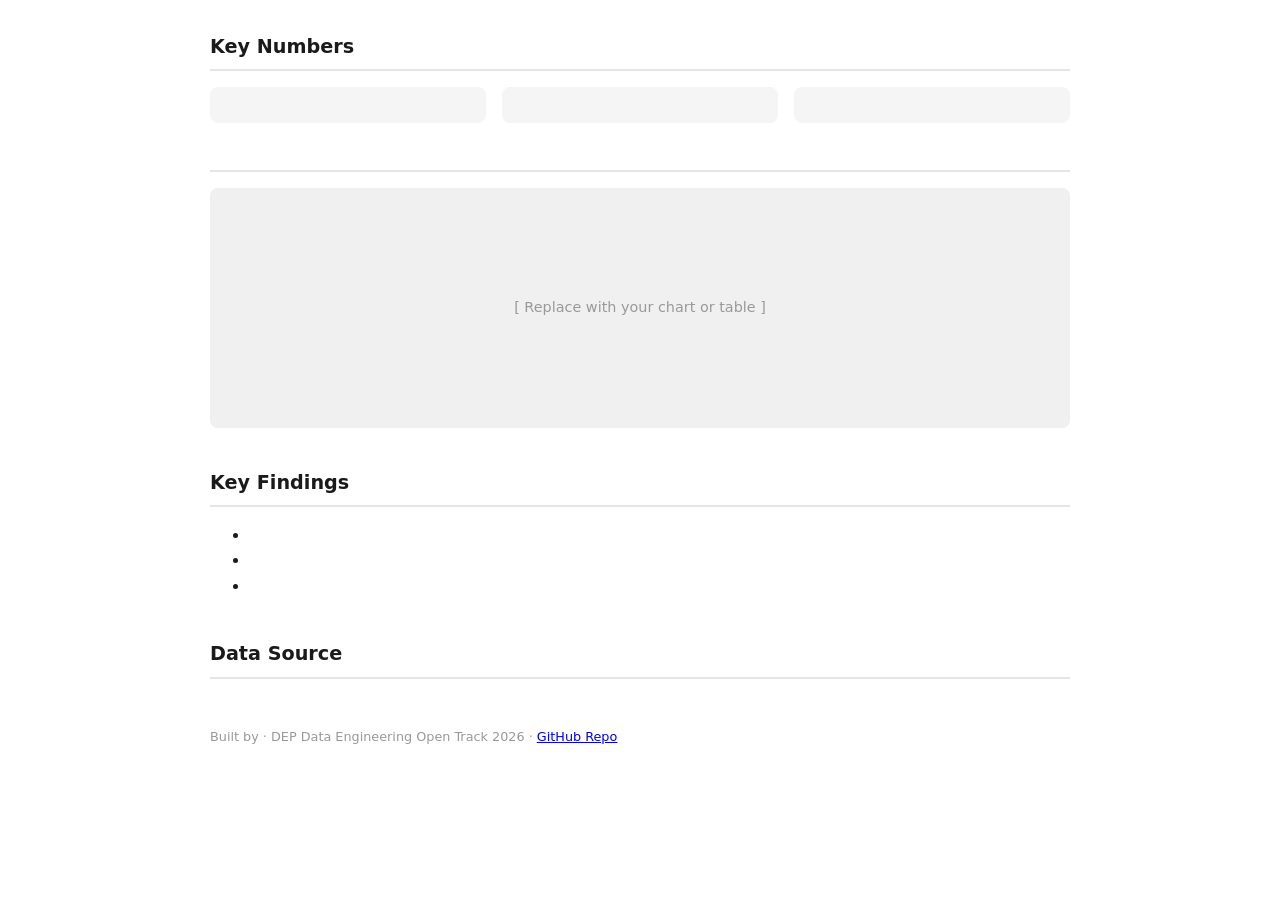
==== dashboard/index.html @ 268f7ba6 "chore: initialize project using DEP starter-kit structure" ====
<!DOCTYPE html>
<html lang="en">
<head>
  <meta charset="UTF-8" />
  <meta name="viewport" content="width=device-width, initial-scale=1.0" />
  <title>My DEP Project</title>
  <style>
    body {
      font-family: system-ui, sans-serif;
      max-width: 860px;
      margin: 2rem auto;
      padding: 0 1.5rem;
      color: #1a1a1a;
      line-height: 1.6;
    }
    h1 { font-size: 2rem; margin-bottom: 0.25rem; }
    .subtitle { color: #555; margin-bottom: 2rem; }
    section { margin-bottom: 2.5rem; }
    h2 { font-size: 1.2rem; border-bottom: 2px solid #e5e5e5; padding-bottom: 0.4rem; }
    .kpi-grid {
      display: grid;
      grid-template-columns: repeat(auto-fit, minmax(160px, 1fr));
      gap: 1rem;
      margin-top: 1rem;
    }
    .kpi-card {
      background: #f5f5f5;
      border-radius: 8px;
      padding: 1rem;
      text-align: center;
    }
    .kpi-value { font-size: 1.8rem; font-weight: 700; }
    .kpi-label { font-size: 0.85rem; color: #666; margin-top: 0.25rem; }
    .chart-placeholder {
      background: #f0f0f0;
      border-radius: 8px;
      height: 240px;
      display: flex;
      align-items: center;
      justify-content: center;
      color: #999;
      font-size: 0.9rem;
      margin-top: 1rem;
    }
    footer { font-size: 0.8rem; color: #999; margin-top: 3rem; }
  </style>
</head>
<body>

  <h1><!-- Replace: Your Project Title --></h1>
  <p class="subtitle"><!-- Replace: One-sentence description of what this project measures or predicts --></p>

  <section>
    <h2>Key Numbers</h2>
    <div class="kpi-grid">
      <div class="kpi-card">
        <div class="kpi-value"><!-- value --></div>
        <div class="kpi-label"><!-- KPI 1 label --></div>
      </div>
      <div class="kpi-card">
        <div class="kpi-value"><!-- value --></div>
        <div class="kpi-label"><!-- KPI 2 label --></div>
      </div>
      <div class="kpi-card">
        <div class="kpi-value"><!-- value --></div>
        <div class="kpi-label"><!-- KPI 3 label --></div>
      </div>
    </div>
  </section>

  <section>
    <h2><!-- Replace: Chart or Analysis Title --></h2>
    <!--
      Replace this placeholder with an actual chart.
      Options:
        - <img> tag pointing to a saved chart in output/figures/
        - Inline Chart.js or Plotly script
        - A table of results
    -->
    <div class="chart-placeholder">[ Replace with your chart or table ]</div>
  </section>

  <section>
    <h2>Key Findings</h2>
    <ul>
      <li><!-- Finding 1 --></li>
      <li><!-- Finding 2 --></li>
      <li><!-- Finding 3 --></li>
    </ul>
  </section>

  <section>
    <h2>Data Source</h2>
    <p><!-- Describe your data source: name, URL, date range, format --></p>
  </section>

  <footer>
    Built by <!-- Your Name --> &middot; DEP Data Engineering Open Track 2026 &middot;
    <a href="https://github.com/<!-- your-username/your-repo -->">GitHub Repo</a>
  </footer>

</body>
</html>
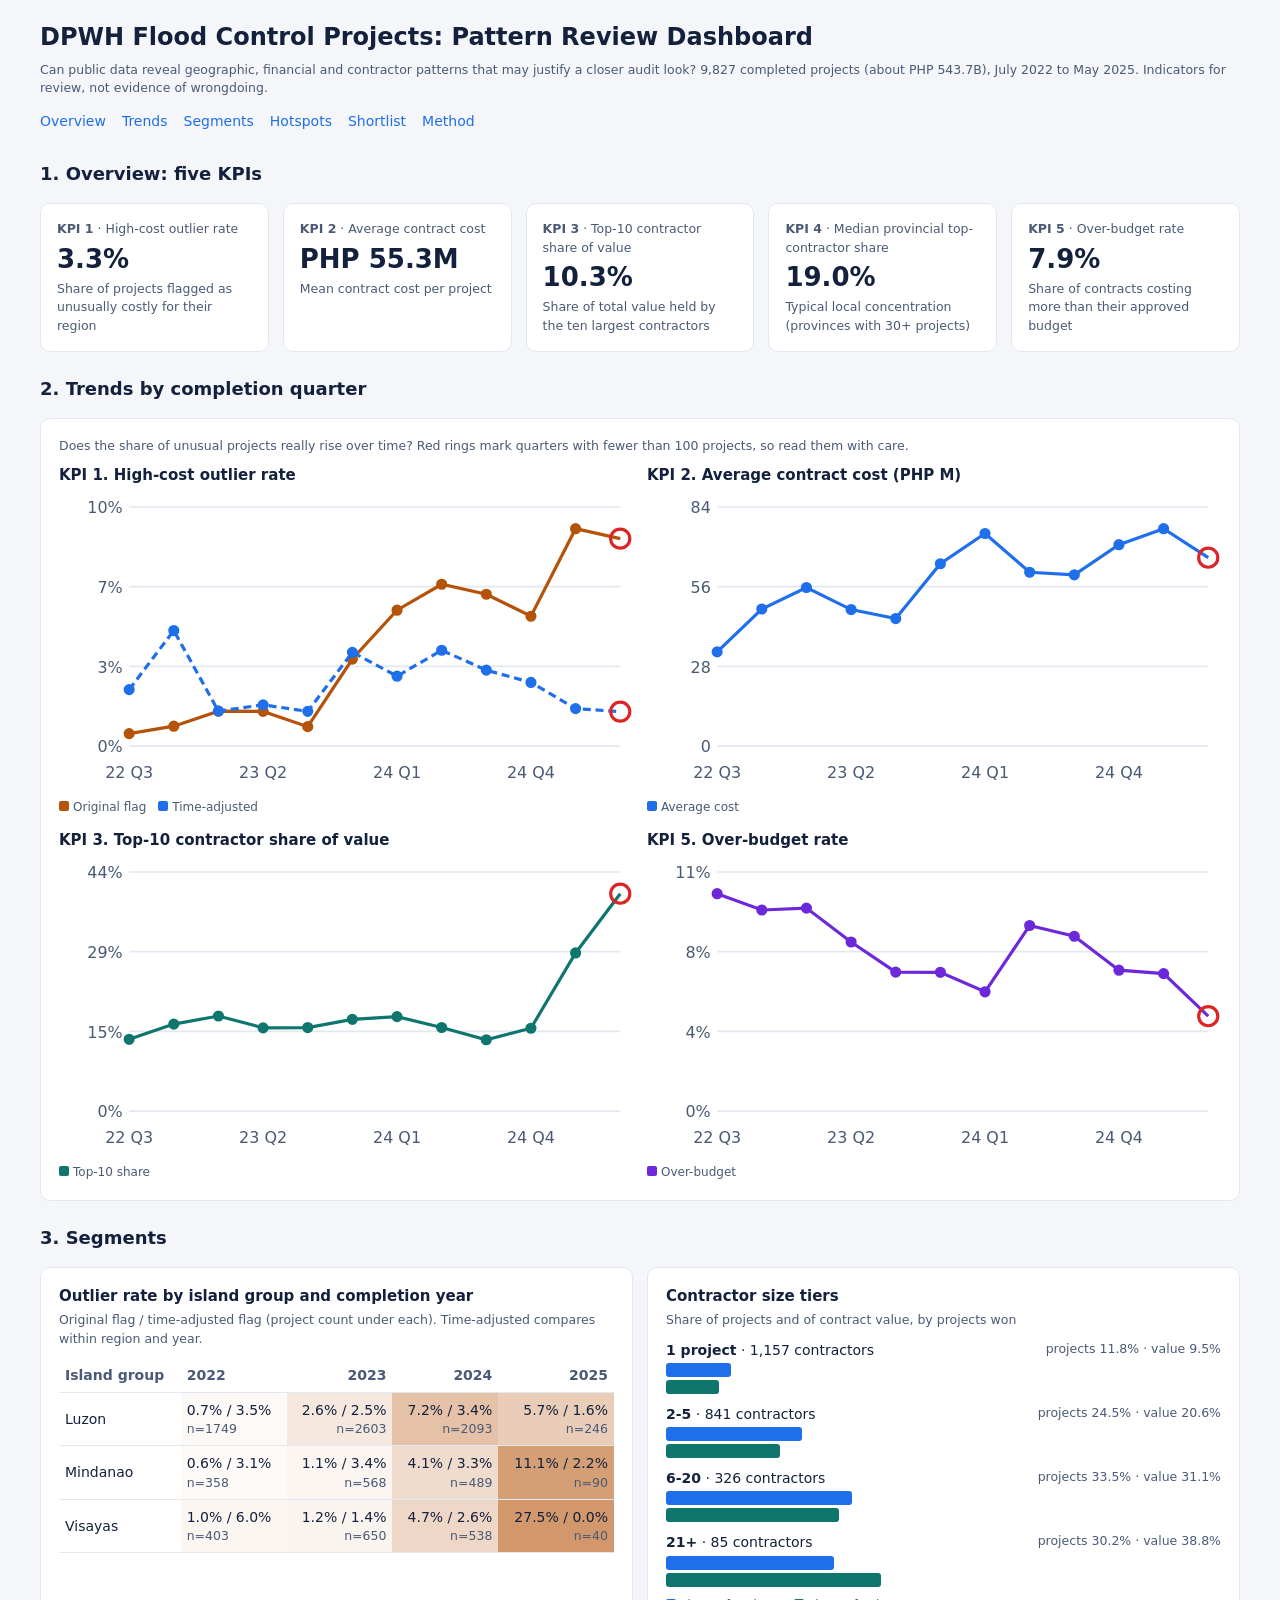
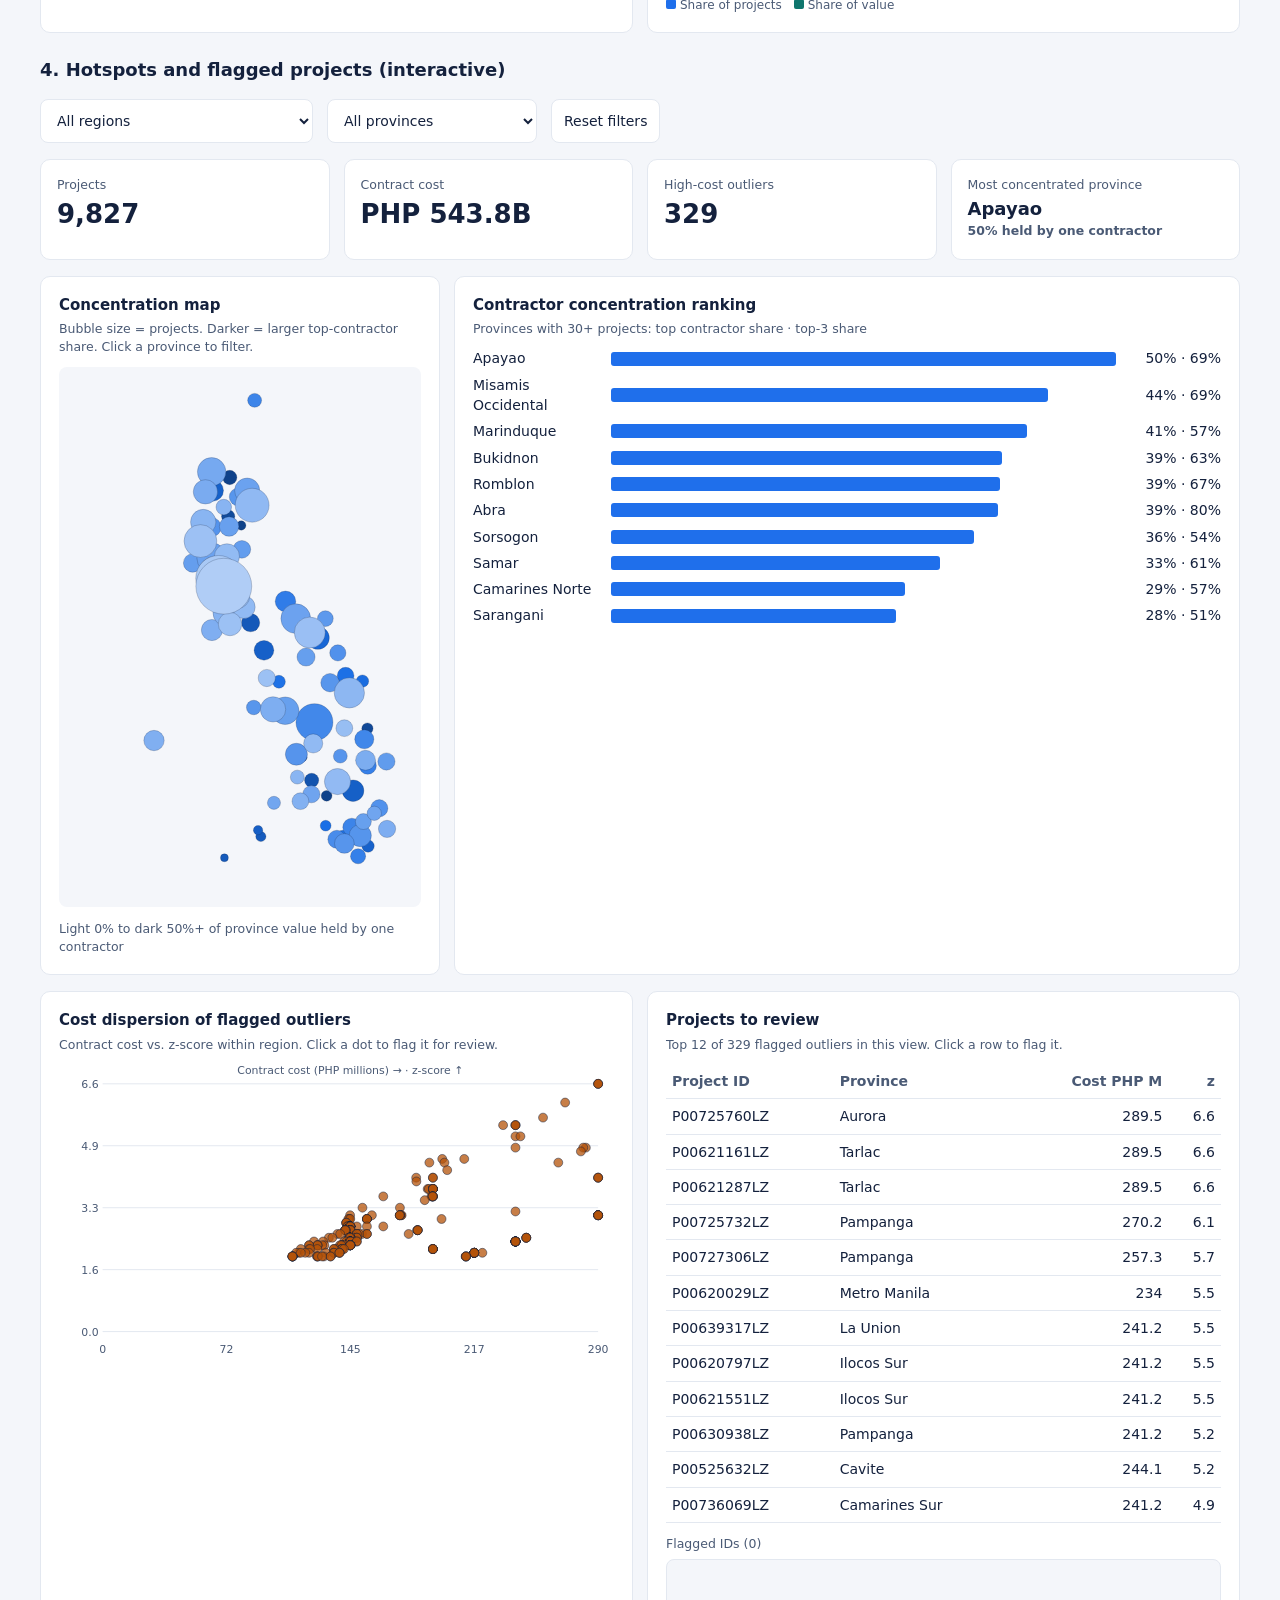
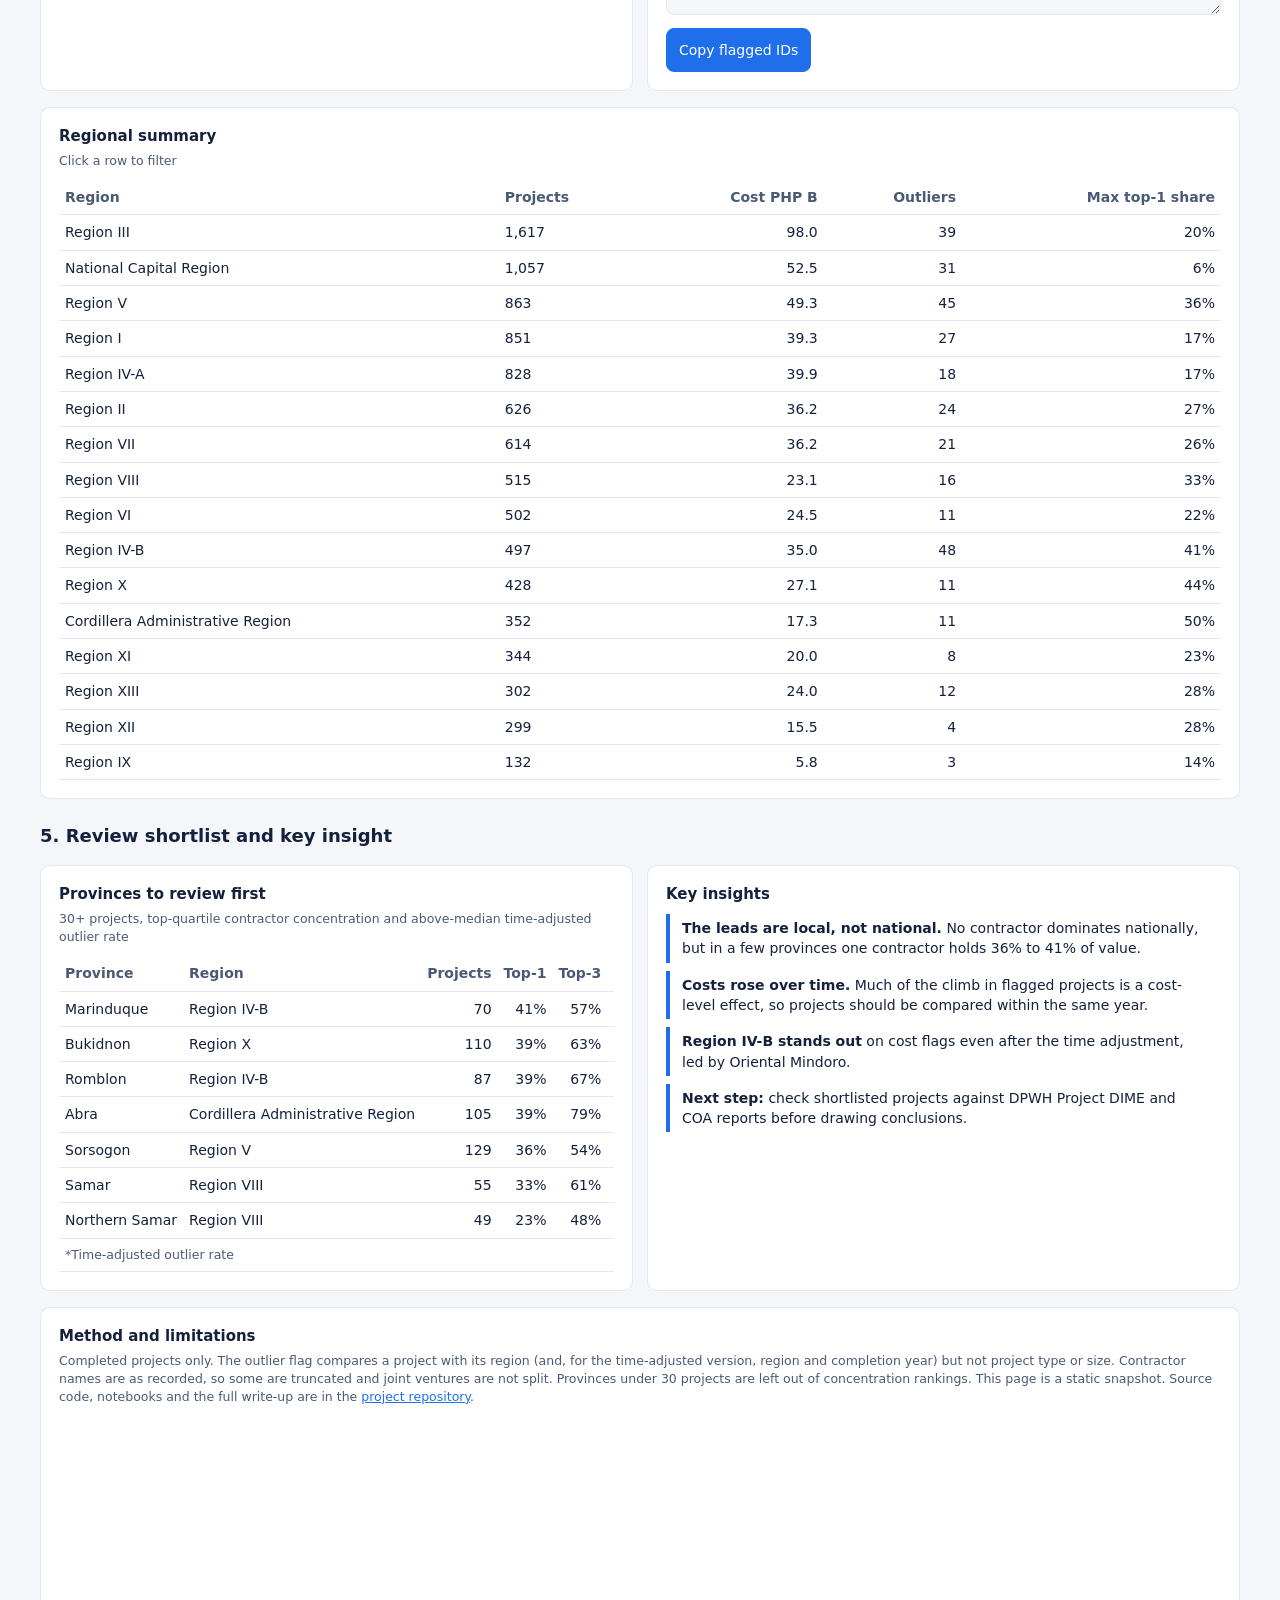
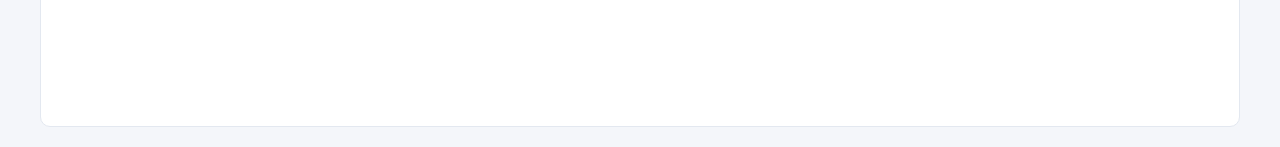
==== commit 8f1ca5c5: "Doing M6, by Claude polishing the deployment - dashboard or report artifact - live project - polishe" ====
--- a/dashboard/index.html
+++ b/dashboard/index.html
@@ -1,103 +1,83 @@
-<!DOCTYPE html>
-<html lang="en">
-<head>
-  <meta charset="UTF-8" />
-  <meta name="viewport" content="width=device-width, initial-scale=1.0" />
-  <title>My DEP Project</title>
-  <style>
-    body {
-      font-family: system-ui, sans-serif;
-      max-width: 860px;
-      margin: 2rem auto;
-      padding: 0 1.5rem;
-      color: #1a1a1a;
-      line-height: 1.6;
-    }
-    h1 { font-size: 2rem; margin-bottom: 0.25rem; }
-    .subtitle { color: #555; margin-bottom: 2rem; }
-    section { margin-bottom: 2.5rem; }
-    h2 { font-size: 1.2rem; border-bottom: 2px solid #e5e5e5; padding-bottom: 0.4rem; }
-    .kpi-grid {
-      display: grid;
-      grid-template-columns: repeat(auto-fit, minmax(160px, 1fr));
-      gap: 1rem;
-      margin-top: 1rem;
-    }
-    .kpi-card {
-      background: #f5f5f5;
-      border-radius: 8px;
-      padding: 1rem;
-      text-align: center;
-    }
-    .kpi-value { font-size: 1.8rem; font-weight: 700; }
-    .kpi-label { font-size: 0.85rem; color: #666; margin-top: 0.25rem; }
-    .chart-placeholder {
-      background: #f0f0f0;
-      border-radius: 8px;
-      height: 240px;
-      display: flex;
-      align-items: center;
-      justify-content: center;
-      color: #999;
-      font-size: 0.9rem;
-      margin-top: 1rem;
-    }
-    footer { font-size: 0.8rem; color: #999; margin-top: 3rem; }
-  </style>
-</head>
-<body>
-
-  <h1><!-- Replace: Your Project Title --></h1>
-  <p class="subtitle"><!-- Replace: One-sentence description of what this project measures or predicts --></p>
-
-  <section>
-    <h2>Key Numbers</h2>
-    <div class="kpi-grid">
-      <div class="kpi-card">
-        <div class="kpi-value"><!-- value --></div>
-        <div class="kpi-label"><!-- KPI 1 label --></div>
-      </div>
-      <div class="kpi-card">
-        <div class="kpi-value"><!-- value --></div>
-        <div class="kpi-label"><!-- KPI 2 label --></div>
-      </div>
-      <div class="kpi-card">
-        <div class="kpi-value"><!-- value --></div>
-        <div class="kpi-label"><!-- KPI 3 label --></div>
-      </div>
-    </div>
-  </section>
-
-  <section>
-    <h2><!-- Replace: Chart or Analysis Title --></h2>
-    <!--
-      Replace this placeholder with an actual chart.
-      Options:
-        - <img> tag pointing to a saved chart in output/figures/
-        - Inline Chart.js or Plotly script
-        - A table of results
-    -->
-    <div class="chart-placeholder">[ Replace with your chart or table ]</div>
-  </section>
-
-  <section>
-    <h2>Key Findings</h2>
-    <ul>
-      <li><!-- Finding 1 --></li>
-      <li><!-- Finding 2 --></li>
-      <li><!-- Finding 3 --></li>
-    </ul>
-  </section>
-
-  <section>
-    <h2>Data Source</h2>
-    <p><!-- Describe your data source: name, URL, date range, format --></p>
-  </section>
-
-  <footer>
-    Built by <!-- Your Name --> &middot; DEP Data Engineering Open Track 2026 &middot;
-    <a href="https://github.com/<!-- your-username/your-repo -->">GitHub Repo</a>
-  </footer>
-
-</body>
-</html>
+<!doctype html><html lang="en"><head><meta charset="utf-8"><meta name="viewport" content="width=device-width, initial-scale=1">
+<title>DPWH Flood Control Projects: Pattern Review Dashboard</title>
+<meta name="description" content="Public-data dashboard of contractor concentration and cost outliers in DPWH flood control projects, 2022-2025.">
+<style>
+:root{--bg:#F4F6FA;--card:#fff;--ink:#14213D;--mut:#4A5A75;--line:#E3E8F0;--acc:#1F6FEB;--warn:#B45309;--ok:#0F766E;--flag:#C026D3}
+@media (prefers-color-scheme:dark){:root:not([data-theme="light"]){--bg:#0F1623;--card:#1A2434;--ink:#E8EDF6;--mut:#9AABC6;--line:#2B3850;--acc:#6FA3F5;--warn:#F5A94E;--ok:#34D3BD;--flag:#E879F9;color-scheme:dark}}
+*{box-sizing:border-box}body{margin:0;background:var(--bg);color:var(--ink);font:14px/1.45 system-ui,-apple-system,"Segoe UI",sans-serif}
+.w{max-width:1240px;margin:0 auto;padding:20px;display:flex;flex-direction:column;gap:16px}
+.r{display:flex;gap:14px;flex-wrap:wrap}.k,.p{background:var(--card);border:1px solid var(--line);border-radius:10px;padding:16px;flex:1 1 200px;min-width:0}.p{flex:1 1 420px;padding:18px}
+h1{margin:0;font-size:24px}h2{margin:8px 0 0;font-size:18px}h3{margin:0 0 4px;font-size:15px}.s{margin:0 0 10px;font-size:12.5px;color:var(--mut)}.v{font-size:26px;font-weight:700;margin:2px 0}
+nav{display:flex;flex-wrap:wrap;gap:6px 16px}nav a{color:var(--acc);text-decoration:none;padding:6px 0}a{color:var(--acc)}
+select,button{font:inherit;min-height:44px;padding:8px 12px;border-radius:8px;border:1px solid var(--line);background:var(--card);color:var(--ink)}button.a{background:var(--acc);border-color:var(--acc);color:#fff}
+table{width:100%;border-collapse:collapse}td,th{padding:7px 6px;border-bottom:1px solid var(--line);text-align:right;white-space:nowrap}th{color:var(--mut);font-weight:600}td:first-child,th:first-child,td:nth-child(2),th:nth-child(2){text-align:left}
+.sc{overflow-x:auto}tr[data-id],tr[data-g]{cursor:pointer}tr.f{background:color-mix(in srgb,var(--flag) 18%,transparent)}
+.b{display:flex;align-items:center;gap:8px;margin:6px 0}.b i{display:block;height:14px;border-radius:3px;background:var(--acc)}
+textarea{width:100%;min-height:56px;font:12px monospace;background:var(--bg);color:var(--ink);border:1px solid var(--line);border-radius:8px;padding:8px}
+.lg{font-size:12px;color:var(--mut);display:flex;gap:12px;flex-wrap:wrap}.lg b{display:inline-block;width:10px;height:10px;border-radius:2px;margin-right:4px}
+.ins{border-left:4px solid var(--acc);padding:4px 12px;margin:8px 0}
+</style></head><body><div class="w">
+<header><h1>DPWH Flood Control Projects: Pattern Review Dashboard</h1>
+<p class="s" style="margin:6px 0 8px">Can public data reveal geographic, financial and contractor patterns that may justify a closer audit look? 9,827 completed projects (about PHP 543.7B), July 2022 to May 2025. Indicators for review, not evidence of wrongdoing.</p>
+<nav><a href="#overview">Overview</a><a href="#trends">Trends</a><a href="#segments">Segments</a><a href="#hotspots">Hotspots</a><a href="#shortlist">Shortlist</a><a href="#method">Method</a></nav></header>
+<h2 id="overview">1. Overview: five KPIs</h2><div class="r" id="kp"></div>
+<h2 id="trends">2. Trends by completion quarter</h2>
+<div class="p"><p class="s">Does the share of unusual projects really rise over time? Red rings mark quarters with fewer than 100 projects, so read them with care.</p><div id="tr" style="display:grid;grid-template-columns:repeat(auto-fit,minmax(min(100%,480px),1fr));gap:14px"></div></div>
+<h2 id="segments">3. Segments</h2>
+<div class="r"><div class="p"><h3>Outlier rate by island group and completion year</h3><p class="s">Original flag / time-adjusted flag (project count under each). Time-adjusted compares within region and year.</p><div class="sc"><table id="sg"></table></div></div>
+<div class="p"><h3>Contractor size tiers</h3><p class="s">Share of projects and of contract value, by projects won</p><div id="tt"></div></div></div>
+<h2 id="hotspots">4. Hotspots and flagged projects (interactive)</h2>
+<div class="r" style="align-items:center"><select id="rg" aria-label="Region"></select><select id="pv" aria-label="Province"></select><button id="rs">Reset filters</button></div>
+<div class="r" id="kp2"></div>
+<div class="r"><div class="p" style="flex:0 1 400px"><h3>Concentration map</h3><p class="s">Bubble size = projects. Darker = larger top-contractor share. Click a province to filter.</p><svg id="mp" viewBox="0 0 330 520" role="img" aria-label="Province bubble map coloured by top contractor share" style="width:100%;max-height:540px;background:var(--bg);border-radius:8px"></svg><p class="s" style="margin:8px 0 0">Light 0% to dark 50%+ of province value held by one contractor</p></div>
+<div class="p"><h3>Contractor concentration ranking</h3><p class="s">Provinces with 30+ projects: top contractor share · top-3 share</p><div id="rk"></div></div></div>
+<div class="r"><div class="p"><h3>Cost dispersion of flagged outliers</h3><p class="s">Contract cost vs. z-score within region. Click a dot to flag it for review.</p><div class="sc"><svg id="sp" viewBox="0 0 560 300" role="img" aria-label="Scatter of flagged outlier cost against z-score" style="width:100%;min-width:460px"></svg></div></div>
+<div class="p"><h3>Projects to review</h3><p class="s" id="tn"></p><div class="sc"><table id="tb"></table></div><p class="s" style="margin:12px 0 6px">Flagged IDs (<span id="fc">0</span>)</p><textarea id="fl" readonly></textarea><div style="margin-top:8px"><button id="cp" class="a">Copy flagged IDs</button></div></div></div>
+<div class="p"><h3>Regional summary</h3><p class="s">Click a row to filter</p><div class="sc"><table id="rt"></table></div></div>
+<h2 id="shortlist">5. Review shortlist and key insight</h2>
+<div class="r"><div class="p"><h3>Provinces to review first</h3><p class="s">30+ projects, top-quartile contractor concentration and above-median time-adjusted outlier rate</p><div class="sc"><table id="sl"></table></div></div>
+<div class="p"><h3>Key insights</h3>
+<div class="ins"><b>The leads are local, not national.</b> No contractor dominates nationally, but in a few provinces one contractor holds 36% to 41% of value.</div>
+<div class="ins"><b>Costs rose over time.</b> Much of the climb in flagged projects is a cost-level effect, so projects should be compared within the same year.</div>
+<div class="ins"><b>Region IV-B stands out</b> on cost flags even after the time adjustment, led by Oriental Mindoro.</div>
+<div class="ins"><b>Next step:</b> check shortlisted projects against DPWH Project DIME and COA reports before drawing conclusions.</div></div></div>
+<div class="p" id="method"><h3>Method and limitations</h3><p class="s" style="margin:0">Completed projects only. The outlier flag compares a project with its region (and, for the time-adjusted version, region and completion year) but not project type or size. Contractor names are as recorded, so some are truncated and joint ventures are not split. Provinces under 30 projects are left out of concentration rankings. This page is a static snapshot. Source code, notebooks and the full write-up are in the <a href="https://github.com/michaelbacus-lab/dep-data-engineering-open-track">project repository</a>.</p></div>
+</div><script>
+const D={"R":["Region III","National Capital Region","Region V","Region I","Region IV-A","Region II","Region VII","Region VIII","Region VI","Region IV-B","Region X","Cordillera Administrative Region","Region XI","Region XIII","Region XII","Region IX"],"P":[["Quirino",5,7,0.27,0.819,1.0,2,0,16.51,121.54],["Lanao del Sur",10,13,0.55,0.651,0.876,7,0,8.0,124.28],["Siquijor",6,4,0.3,0.612,1.0,3,0,9.21,123.52],["Apayao",11,34,1.95,0.503,0.689,15,0,18.02,121.17],["Dinagat Islands",13,15,0.51,0.475,0.804,9,0,10.12,125.59],["Ifugao",11,27,1.44,0.469,0.692,13,0,16.8,121.12],["Misamis Occidental",10,33,1.03,0.435,0.694,13,0,8.49,123.8],["Marinduque",9,70,4.32,0.414,0.57,32,5,13.45,121.84],["Sulu",15,3,0.16,0.411,1.0,3,0,6.05,121.0],["Guimaras",8,7,0.4,0.409,0.734,5,0,10.66,122.6],["Basilan",15,10,0.62,0.406,0.837,5,1,6.72,122.17],["Zamboanga City",15,7,0.51,0.391,0.716,7,1,6.92,122.08],["Bukidnon",10,110,7.7,0.389,0.632,32,6,8.16,125.13],["Romblon",9,87,6.18,0.387,0.671,20,2,12.58,122.27],["Abra",11,105,7.65,0.385,0.795,12,10,17.61,120.63],["Davao Occidental",12,22,1.7,0.382,0.621,11,0,6.42,125.61],["Sorsogon",2,129,6.16,0.362,0.537,24,5,12.97,124.0],["Eastern Samar",7,22,0.71,0.343,0.609,11,0,11.61,125.43],["Maguindanao del Norte",14,13,1.01,0.333,0.684,8,1,7.06,124.25],["Maguindanao del Sur",14,22,1.38,0.329,0.695,8,0,6.72,124.8],["Samar",7,55,2.29,0.328,0.605,15,3,11.78,124.89],["Capiz",8,24,1.23,0.324,0.644,11,0,11.59,122.75],["Camarines Norte",2,97,4.36,0.293,0.567,22,3,14.12,122.96],["Sarangani",14,41,2.64,0.284,0.512,24,1,6.1,125.29],["Agusan del Sur",13,59,3.73,0.282,0.493,24,0,8.95,125.6],["Cotabato",14,68,3.47,0.27,0.63,21,0,7.01,125.09],["Batanes",5,32,0.42,0.269,0.602,13,0,20.45,121.97],["Surigao del Norte",13,79,5.46,0.264,0.448,31,1,9.78,125.49],["Cebu",6,414,26.71,0.26,0.416,118,17,10.32,123.89],["Sultan Kudarat",14,69,3.3,0.248,0.416,29,0,6.63,124.61],["Northern Samar",7,49,2.02,0.233,0.482,27,2,12.5,124.64],["Davao de Oro",12,59,3.31,0.231,0.427,28,0,7.61,125.97],["Benguet",11,79,3.15,0.228,0.329,50,0,16.46,120.59],["Negros Oriental",6,117,4.58,0.224,0.434,34,0,9.31,123.31],["Davao del Sur",12,120,7.2,0.223,0.352,59,6,6.75,125.36],["Camiguin",10,32,1.32,0.222,0.581,13,0,9.25,124.72],["South Cotabato",14,86,3.74,0.221,0.437,40,2,6.5,124.85],["Antique",8,36,1.46,0.22,0.638,11,1,10.78,121.94],["Biliran",7,73,1.25,0.22,0.515,18,0,11.56,124.39],["Kalinga",11,63,1.15,0.219,0.459,26,1,17.41,121.44],["Catanduanes",2,46,1.83,0.211,0.584,19,2,13.58,124.24],["Surigao del Sur",13,60,4.44,0.203,0.486,25,0,9.08,126.2],["Aurora",0,64,3.09,0.199,0.473,24,6,15.76,121.56],["Zambales",0,73,4.64,0.196,0.388,26,1,15.33,119.98],["Masbate",2,69,3.31,0.194,0.341,31,0,12.37,123.62],["Davao City",12,48,2.44,0.192,0.319,27,0,7.19,125.46],["Negros Occidental",8,208,11.1,0.192,0.402,53,2,10.68,122.95],["Bataan",0,98,3.99,0.191,0.443,39,1,14.68,120.54],["Nueva Vizcaya",5,85,5.71,0.19,0.509,24,7,16.48,121.15],["Tarlac",0,258,18.58,0.186,0.353,63,11,15.48,120.6],["Cagayan",5,165,7.07,0.185,0.316,58,2,17.61,121.73],["Camarines Sur",2,249,17.43,0.184,0.406,54,18,13.58,123.29],["Lanao del Norte",10,59,2.96,0.178,0.463,27,0,8.05,123.79],["Davao del Norte",12,35,2.01,0.177,0.352,21,2,7.45,125.81],["Zamboanga Sibugay",15,25,1.45,0.173,0.447,15,1,7.78,122.59],["Ilocos Norte",3,223,10.05,0.166,0.296,58,3,18.2,120.59],["Cavite",4,192,11.01,0.166,0.348,52,4,14.28,120.86],["Ilocos Sur",3,149,4.66,0.159,0.363,38,3,17.57,120.39],["Agusan del Norte",13,89,9.9,0.154,0.432,22,11,9.12,125.53],["Davao Oriental",12,60,3.31,0.152,0.348,31,0,6.96,126.22],["Iloilo",8,167,7.3,0.15,0.393,62,6,10.72,122.56],["Occidental Mindoro",9,105,8.65,0.149,0.34,43,16,13.22,120.6],["Palawan",9,96,4.5,0.147,0.388,55,1,9.74,118.74],["Zamboanga del Sur",15,55,1.5,0.142,0.351,32,0,7.83,123.44],["Batangas",4,189,7.12,0.138,0.309,81,4,13.76,121.06],["Mountain Province",11,44,1.97,0.133,0.319,33,0,17.09,120.98],["La Union",3,166,11.01,0.131,0.361,43,17,16.62,120.32],["Zamboanga del Norte",15,32,1.55,0.13,0.34,21,0,8.59,123.34],["Leyte",7,261,14.06,0.123,0.261,96,11,11.24,125.01],["Isabela",5,337,22.77,0.118,0.285,56,15,17.15,121.89],["Bohol",6,79,4.64,0.116,0.304,36,4,9.65,123.85],["Quezon",4,128,6.47,0.116,0.282,51,2,13.94,121.62],["Misamis Oriental",10,181,13.56,0.115,0.302,65,5,8.45,124.63],["Nueva Ecija",0,163,9.38,0.114,0.262,50,2,15.54,121.08],["Pampanga",0,293,14.57,0.114,0.225,105,9,15.03,120.68],["Laguna",4,152,8.81,0.109,0.239,57,2,14.28,121.42],["Southern Leyte",7,55,2.76,0.105,0.277,27,0,10.13,124.85],["Albay",2,273,16.17,0.1,0.258,79,17,13.14,123.74],["Aklan",8,60,3.04,0.096,0.264,29,2,11.71,122.36],["Oriental Mindoro",9,139,11.32,0.096,0.249,74,24,13.41,121.18],["Pangasinan",3,313,13.61,0.095,0.256,78,4,16.02,120.23],["Rizal",4,167,6.45,0.073,0.212,81,6,14.62,121.12],["Bulacan",0,668,43.75,0.073,0.201,132,9,14.85,120.81],["Metro Manila",1,1057,52.47,0.061,0.12,304,31,14.6,120.98]],"O":[["P00740305LZ",14,144.7,2.7],["P00740307LZ",14,144.7,2.7],["P00839466LZ",14,148.5,2.8],["P00726387LZ",14,144.8,2.7],["P00726375LZ",14,144.7,2.7],["P00740306LZ",14,144.7,2.7],["P00821144LZ",14,144.7,2.7],["P00838338LZ",14,144.8,2.7],["P00726378LZ",14,144.8,2.7],["P00726388LZ",14,144.8,2.7],["P00726412LZ",39,144.8,2.7],["P00823261LZ",83,144.7,2.8],["P00820027LZ",83,143.3,2.8],["P00821061LZ",83,125.8,2.3],["P00821069LZ",83,141.8,2.7],["P00821070LZ",83,141.8,2.7],["P00821072LZ",83,141.9,2.7],["P00821071LZ",83,141.8,2.7],["P00620080LZ",83,132.2,2.5],["P00726809LZ",83,141.7,2.7],["P00620022LZ",83,199.7,4.5],["P00620029LZ",83,234.0,5.5],["P00639312LZ",83,183.3,4.0],["P00725570LZ",83,134.2,2.5],["P00726797LZ",83,144.8,2.8],["P00823268LZ",83,144.7,2.8],["P00920131LZ",83,137.2,2.6],["P00823244LZ",83,144.7,2.8],["P00823245LZ",83,144.7,2.8],["P00820086LZ",83,142.1,2.7],["P00823247LZ",83,141.7,2.7],["P00823243LZ",83,144.7,2.8],["P00820087LZ",83,144.7,2.8],["P00820089LZ",83,138.8,2.6],["P00820090LZ",83,144.7,2.8],["P00823238LZ",83,144.7,2.8],["P00823241LZ",83,144.6,2.8],["P00820088LZ",83,142.9,2.8],["P00823242LZ",83,144.7,2.8],["P00823248LZ",83,144.1,2.8],["P00823274LZ",83,143.2,2.8],["P00823275LZ",83,144.5,2.8],["P00824808LZ",66,154.4,3.0],["P00824805LZ",66,154.4,3.0],["P00639317LZ",66,241.2,5.5],["P00726333LZ",66,144.7,2.8],["P00726334LZ",66,144.7,2.8],["P00726335LZ",66,144.7,2.8],["P00726336LZ",66,144.7,2.8],["P00821095LZ",66,144.7,2.8],["P00821096LZ",66,144.7,2.8],["P00821097LZ",66,144.7,2.8],["P00824807LZ",66,154.4,3.0],["P00824809LZ",66,154.4,3.0],["P00824806LZ",66,154.4,3.0],["P00824830LZ",57,157.3,3.1],["P00620797LZ",57,241.2,5.5],["P00621551LZ",57,241.2,5.5],["P00725624LZ",55,125.4,2.2],["P00621135LZ",55,211.3,4.6],["P00725589LZ",55,193.0,4.1],["P00843206LZ",80,193.0,4.1],["P00620782LZ",80,129.6,2.3],["P00620783LZ",80,128.3,2.3],["P00820100LZ",80,120.6,2.1],["P00639316LZ",66,201.3,4.3],["P00735956LZ",66,144.7,2.8],["P00824803LZ",66,144.7,2.8],["P00824804LZ",66,144.7,2.8],["P00630933LZ",50,143.9,2.5],["P00630932LZ",50,141.1,2.4],["P00821203LZ",69,144.5,2.5],["P00821198LZ",69,144.7,2.5],["P00821204LZ",69,144.7,2.5],["P00824875LZ",69,144.7,2.5],["P00821196LZ",69,139.9,2.3],["P00821193LZ",69,139.9,2.3],["P00821202LZ",69,139.9,2.3],["P00821194LZ",69,139.9,2.3],["P00824872LZ",69,144.7,2.5],["P00824873LZ",69,144.7,2.5],["P00821201LZ",69,139.9,2.3],["P00824894LZ",69,144.7,2.5],["P00725678LZ",69,189.9,3.8],["P00821216LZ",69,144.7,2.5],["P00825051LZ",48,144.8,2.5],["P00825052LZ",48,144.8,2.5],["P00843261LZ",48,129.3,2.0],["P00821178LZ",48,144.8,2.5],["P00821181LZ",48,144.8,2.5],["P00821183LZ",48,144.8,2.5],["P00821180LZ",48,144.8,2.5],["P00725682LZ",69,190.6,3.8],["P00222127LZ",47,136.3,2.2],["P00561468LZ",82,142.4,2.4],["P00820233LZ",82,144.7,2.4],["P00820234LZ",82,144.7,2.4],["P00820247LZ",82,144.7,2.4],["P00820228LZ",82,151.5,2.6],["P00727284LZ",42,193.0,3.8],["P00727282LZ",42,193.0,3.8],["P00727283LZ",42,193.0,3.8],["P00823437LZ",42,144.8,2.4],["P00821221LZ",42,146.7,2.5],["P00725760LZ",42,289.5,6.6],["P00823350LZ",43,193.0,3.8],["P00742138LZ",49,148.5,2.5],["P00742129LZ",49,148.5,2.5],["P00823409LZ",49,144.8,2.4],["P00823412LZ",49,144.8,2.4],["P00621161LZ",49,289.5,6.6],["P00621287LZ",49,289.5,6.6],["P00726513LZ",49,193.0,3.8],["P00726498LZ",49,144.7,2.4],["P00823477LZ",49,144.8,2.4],["P00823411LZ",49,144.8,2.4],["P00823410LZ",49,144.8,2.4],["P00640455LZ",82,148.5,2.5],["P00740375LZ",82,144.7,2.4],["P00740377LZ",82,144.7,2.4],["P00740378LZ",82,144.2,2.4],["P00823443LZ",73,141.8,2.3],["P00825091LZ",73,144.7,2.4],["P00630938LZ",74,241.2,5.2],["P00726540LZ",74,144.8,2.4],["P00726888LZ",74,144.8,2.4],["P00726889LZ",74,144.8,2.4],["P00726890LZ",74,144.8,2.4],["P00726891LZ",74,144.8,2.4],["P00726539LZ",74,193.0,3.8],["P00725732LZ",74,270.2,6.1],["P00727306LZ",74,257.3,5.7],["P00448737LZ",81,125.4,2.0],["P00726568LZ",81,125.4,2.0],["P00820298LZ",81,144.4,2.5],["P00820304LZ",81,144.8,2.5],["P00820305LZ",81,144.8,2.5],["P00740391LZ",81,193.0,3.8],["P00639380LZ",75,144.7,2.5],["P00725788LZ",75,154.4,2.8],["P00726936LZ",71,193.0,3.8],["P00726937LZ",71,193.0,3.8],["P00525632LZ",56,244.1,5.2],["P00621583LZ",56,144.7,2.5],["P00526305LZ",64,144.7,2.5],["P00526304LZ",64,143.9,2.5],["P00621476LZ",64,144.7,2.5],["P00845819LZ",64,148.5,2.6],["P00825113LZ",56,125.4,2.0],["P00825114LZ",56,125.8,2.0],["P00740422LZ",61,241.2,2.4],["P00740423LZ",61,241.2,2.4],["P00740424LZ",61,241.2,2.4],["P00821357LZ",61,241.2,2.4],["P00821359LZ",61,241.2,2.4],["P00736038LZ",61,217.1,2.1],["P00736043LZ",61,217.1,2.1],["P00736044LZ",61,217.1,2.1],["P00736045LZ",61,217.1,2.1],["P00736039LZ",61,217.1,2.1],["P00736042LZ",61,212.3,2.0],["P00825118LZ",61,289.5,3.1],["P00823573LZ",61,289.5,3.1],["P00823575LZ",61,289.5,3.1],["P00823576LZ",61,241.2,2.4],["P00823578LZ",61,241.2,2.4],["P00740432LZ",62,212.3,2.0],["P00740420LZ",7,241.2,2.4],["P00740421LZ",7,241.2,2.4],["P00740418LZ",7,241.2,2.4],["P00740419LZ",7,241.2,2.4],["P00740417LZ",7,241.2,2.4],["P00736055LZ",79,217.1,2.1],["P00736056LZ",79,217.1,2.1],["P00736057LZ",79,217.1,2.1],["P00736029LZ",79,217.1,2.1],["P00736030LZ",79,217.1,2.1],["P00736031LZ",79,221.9,2.1],["P00736032LZ",79,212.3,2.0],["P00736033LZ",79,217.1,2.1],["P00736034LZ",79,217.1,2.1],["P00736035LZ",79,217.1,2.1],["P00726953LZ",79,289.5,3.1],["P00726954LZ",79,289.5,3.1],["P00740426LZ",79,241.2,2.4],["P00740427LZ",79,241.2,2.4],["P00740428LZ",79,241.2,2.4],["P00740429LZ",79,241.2,2.4],["P00740434LZ",79,212.1,2.0],["P00839491LZ",79,247.5,2.5],["P00839492LZ",79,247.5,2.5],["P00823572LZ",79,289.5,3.1],["P00823574LZ",79,241.2,2.4],["P00839489LZ",79,247.5,2.5],["P00839490LZ",79,247.5,2.5],["P00740433LZ",79,212.3,2.0],["P00823577LZ",13,289.5,3.1],["P00726952LZ",13,289.5,3.1],["P00223199MN",11,198.4,4.6],["P00522047MN",10,144.2,3.0],["P00522029MN",54,114.6,2.1],["P00821377LZ",51,133.2,2.0],["P00726630LZ",51,144.3,2.3],["P00825142LZ",51,135.1,2.1],["P00821375LZ",51,138.5,2.1],["P00821382LZ",51,139.9,2.2],["P00821392LZ",51,139.9,2.2],["P00821393LZ",51,139.9,2.2],["P00736069LZ",51,241.2,4.9],["P00726971LZ",51,139.9,2.2],["P00726972LZ",51,139.9,2.2],["P00620326LZ",51,144.6,2.3],["P00620327LZ",51,144.5,2.3],["P00726973LZ",51,139.8,2.2],["P00726975LZ",51,139.9,2.2],["P00820425LZ",51,139.9,2.2],["P00820437LZ",51,139.9,2.2],["P00820498LZ",51,139.9,2.2],["P00821406LZ",51,135.1,2.1],["P00526343LZ",16,144.8,2.3],["P00526344LZ",16,144.8,2.3],["P00620321LZ",16,174.4,3.1],["P00620325LZ",16,141.0,2.2],["P00620320LZ",16,174.7,3.1],["P00525675LZ",77,144.7,2.3],["P00525680LZ",77,144.7,2.3],["P00561131LZ",77,192.1,3.6],["P00740478LZ",77,192.9,3.6],["P00823607LZ",77,144.8,2.3],["P00823602LZ",77,144.8,2.3],["P00740479LZ",77,135.1,2.1],["P00740480LZ",77,144.8,2.3],["P00620312LZ",77,138.4,2.1],["P00639397LZ",77,164.0,2.8],["P00620311LZ",77,138.4,2.1],["P00740461LZ",77,193.0,3.6],["P00740460LZ",77,193.0,3.6],["P00825137LZ",77,173.7,3.1],["P00726622LZ",77,144.7,2.3],["P00620296LZ",77,192.7,3.6],["P00844565LZ",77,144.7,2.3],["P00736062LZ",40,193.0,3.6],["P00740438LZ",40,192.8,3.6],["P00820469LZ",22,154.4,2.6],["P00620318LZ",22,133.1,2.0],["P00820471LZ",22,154.4,2.6],["P00221318VS",60,183.2,4.1],["P00820034VS",60,120.6,2.2],["P00820294VS",60,118.4,2.1],["P00731610VS",60,142.3,2.9],["P00731611VS",60,142.3,2.9],["P00731612VS",60,142.3,2.9],["P00630186VS",37,125.5,2.3],["P00820290VS",46,125.5,2.3],["P00820293VS",46,125.5,2.3],["P00820028VS",78,121.3,2.2],["P00820026VS",78,128.8,2.4],["P00632991VS",28,135.1,2.2],["P00820320VS",28,144.8,2.5],["P00820321VS",28,144.8,2.5],["P00820322VS",28,144.8,2.5],["P00820323VS",28,144.8,2.5],["P00834983VS",28,138.6,2.3],["P00834981VS",28,148.5,2.6],["P00834982VS",28,148.5,2.6],["P00820054VS",28,144.7,2.5],["P00820328VS",28,135.1,2.2],["P00820332VS",28,144.6,2.5],["P00820334VS",28,144.6,2.5],["P00820053VS",28,149.8,2.6],["P00820058VS",28,144.7,2.5],["P00820070VS",28,128.2,2.0],["P00835012VS",28,148.5,2.6],["P00721885VS",28,173.7,3.3],["P00832221VS",70,144.3,2.5],["P00820868VS",70,144.6,2.5],["P00820065VS",70,139.4,2.3],["P00821149VS",70,130.4,2.1],["P00721589VS",20,111.0,2.0],["P00721590VS",20,111.0,2.0],["P00721588VS",20,111.0,2.0],["P00549881VS",68,144.0,3.0],["P00549882VS",68,143.6,3.0],["P00721567VS",68,113.1,2.1],["P00721616VS",68,111.0,2.0],["P00721617VS",68,110.9,2.0],["P00721593VS",68,151.8,3.3],["P00832223VS",68,164.0,3.6],["P00620190VS",68,144.7,3.0],["P00620061VS",68,190.9,4.5],["P00721575VS",68,123.5,2.4],["P00721800VS",30,110.9,2.0],["P00721801VS",30,110.9,2.0],["P00733290VS",68,115.8,2.2],["P00721415MN",72,282.3,4.9],["P00721416MN",72,279.4,4.8],["P00721417MN",72,280.8,4.9],["P00721419MN",72,266.2,4.5],["P00721239MN",12,184.0,2.7],["P00721237MN",12,184.2,2.7],["P00721414MN",12,178.8,2.6],["P00721238MN",12,183.9,2.7],["P00721412MN",12,183.9,2.7],["P00721413MN",12,184.1,2.7],["P00734372MN",72,198.0,3.0],["P00721428MN",34,188.2,3.5],["P00620359MN",34,144.7,2.3],["P00630506MN",34,173.6,3.1],["P00630507MN",34,173.7,3.1],["P00630508MN",34,173.7,3.1],["P00630509MN",34,173.6,3.1],["P00734373MN",53,148.5,2.4],["P00836190MN",53,148.5,2.4],["P00721586MN",23,115.8,2.1],["P00820325MN",36,120.6,2.3],["P00820923MN",36,120.6,2.3],["P00633906MN",18,144.6,3.1],["P00732105MN",58,193.0,2.2],["P00721328MN",58,289.5,4.1],["P00721329MN",58,193.0,2.2],["P00721330MN",58,289.5,4.1],["P00721331MN",58,289.5,4.1],["P00732103MN",58,241.2,3.2],["P00833295MN",58,193.0,2.2],["P00835820MN",58,193.0,2.2],["P00835856MN",58,193.0,2.2],["P00835857MN",58,193.0,2.2],["P00835844MN",58,193.0,2.2],["P00721652MN",27,193.0,2.2]],"Q":[["2022Q3",1107,0.0054,0.0244,32.9868,0.1327,0.1026,false],["2022Q4",1403,0.0086,0.0499,47.9583,0.1608,0.0949,false],["2023Q1",661,0.0151,0.0151,55.4876,0.1757,0.0958,false],["2023Q2",732,0.015,0.0178,47.7751,0.1539,0.0798,false],["2023Q3",1070,0.0084,0.015,44.6271,0.1544,0.0656,false],["2023Q4",1358,0.0376,0.0405,63.7954,0.1696,0.0655,false],["2024Q1",630,0.0587,0.0302,74.4015,0.1746,0.0563,false],["2024Q2",701,0.0699,0.0414,60.8156,0.1545,0.0876,false],["2024Q3",915,0.0656,0.0328,59.9357,0.1318,0.0825,false],["2024Q4",874,0.0561,0.0275,70.4666,0.1532,0.0665,false],["2025Q1",309,0.0939,0.0162,76.0706,0.2923,0.0649,false],["2025Q2",67,0.0896,0.0149,65.9339,0.4018,0.0448,true]],"S":[["Luzon",2022,1749,0.0069,0.0354],["Luzon",2023,2603,0.0257,0.0254],["Luzon",2024,2093,0.0717,0.0344],["Luzon",2025,246,0.0569,0.0163],["Mindanao",2022,358,0.0056,0.0307],["Mindanao",2023,568,0.0106,0.0335],["Mindanao",2024,489,0.0409,0.0327],["Mindanao",2025,90,0.1111,0.0222],["Visayas",2022,403,0.0099,0.0596],["Visayas",2023,650,0.0123,0.0138],["Visayas",2024,538,0.0465,0.026],["Visayas",2025,40,0.275,0.0]],"T":[["1 project",1157,0.1177,0.0948],["2-5",841,0.2447,0.2059],["6-20",326,0.3353,0.3114],["21+",85,0.3022,0.3879]],"K":[["KPI 1","High-cost outlier rate",0.03347918998677114],["KPI 2","Average contract cost (PHP M)",55.3264],["KPI 3","Top-10 contractor share of value",0.1029],["KPI 4","Median provincial top-contractor share (69 provinces, 30+ projects)",0.19],["KPI 5","Over-budget rate",0.0794]],"SL":[["Marinduque","Region IV-B",70,0.4137,0.5702,0.0571],["Bukidnon","Region X",110,0.3889,0.6317,0.0636],["Romblon","Region IV-B",87,0.3873,0.6713,0.0345],["Abra","Cordillera Administrative Region",105,0.385,0.7946,0.1429],["Sorsogon","Region V",129,0.3616,0.5369,0.0465],["Samar","Region VIII",55,0.3278,0.6052,0.0545],["Northern Samar","Region VIII",49,0.2332,0.482,0.0612]],"meta":{"n":9827,"cost":543.7}};const R=D.R,P=D.P,O=D.O,Q=D.Q;const S={g:-1,v:-1,f:new Set()};const $=i=>document.getElementById(i);
+const xy=(a,b)=>[(b-116)/11*330,(21.5-a)/17*520],fm=n=>n.toLocaleString("en-US"),pc=(x,d=1)=>(x*100).toFixed(d)+"%";
+const NOTE={"KPI 1":"Share of projects flagged as unusually costly for their region","KPI 2":"Mean contract cost per project","KPI 3":"Share of total value held by the ten largest contractors","KPI 4":"Typical local concentration (provinces with 30+ projects)","KPI 5":"Share of contracts costing more than their approved budget"};
+$("kp").innerHTML=D.K.map(([k,n,v])=>{const val=k=="KPI 2"?"PHP "+v.toFixed(1)+"M":pc(v);return `<div class="k"><div class="s" style="margin:0"><b>${k}</b> · ${n.split(" (")[0]}</div><div class="v">${val}</div><div class="s" style="margin:0">${NOTE[k]}</div></div>`}).join("");
+function line(title,series,fmt){const W=360,H=190,l=44,r=8,t=10,b=30,n=Q.length,mx=Math.max(...series.flatMap(s=>s.v))*1.1||1,X=i=>l+i/(n-1)*(W-l-r),Y=v=>H-b-v/mx*(H-b-t);let g="";
+for(let k=0;k<=3;k++){const v=mx*k/3;g+=`<line x1="${l}" x2="${W-r}" y1="${Y(v)}" y2="${Y(v)}" stroke="var(--line)"/><text x="${l-4}" y="${Y(v)+4}" text-anchor="end" font-size="10" fill="var(--mut)">${fmt(v)}</text>`}
+Q.forEach((q,i)=>{if(i%3==0)g+=`<text x="${X(i)}" y="${H-10}" text-anchor="middle" font-size="10" fill="var(--mut)">${q[0].replace("20","").replace("Q"," Q")}</text>`});
+series.forEach(s=>{g+=`<polyline fill="none" stroke="${s.c}" stroke-width="2" ${s.d?'stroke-dasharray="5 3"':""} points="${s.v.map((v,i)=>X(i)+","+Y(v)).join(" ")}"/>`;s.v.forEach((v,i)=>{g+=`<circle cx="${X(i)}" cy="${Y(v)}" r="${Q[i][7]?6:3}" fill="${Q[i][7]?"none":s.c}" stroke="${Q[i][7]?"#dc2626":s.c}" stroke-width="${Q[i][7]?2:1}"><title>${Q[i][0]} · ${Q[i][1]} projects · ${fmt(v)}</title></circle>`})});
+return `<div style="min-width:0"><h3>${title}</h3><svg viewBox="0 0 ${W} ${H}" style="width:100%" role="img" aria-label="${title}">${g}</svg><div class="lg">${series.map(s=>`<span><b style="background:${s.c}"></b>${s.n}</span>`).join("")}</div></div>`}
+$("tr").innerHTML=line("KPI 1. High-cost outlier rate",[{n:"Original flag",c:"#B45309",v:Q.map(q=>q[2]*100)},{n:"Time-adjusted",c:"#1F6FEB",v:Q.map(q=>q[3]*100),d:1}],v=>v.toFixed(0)+"%")+line("KPI 2. Average contract cost (PHP M)",[{n:"Average cost",c:"#1F6FEB",v:Q.map(q=>q[4])}],v=>v.toFixed(0))+line("KPI 3. Top-10 contractor share of value",[{n:"Top-10 share",c:"#0F766E",v:Q.map(q=>q[5]*100)}],v=>v.toFixed(0)+"%")+line("KPI 5. Over-budget rate",[{n:"Over-budget",c:"#6D28D9",v:Q.map(q=>q[6]*100)}],v=>v.toFixed(0)+"%");
+const yrs=[...new Set(D.S.map(s=>s[1]))].sort(),isl=[...new Set(D.S.map(s=>s[0]))];
+$("sg").innerHTML="<tr><th>Island group</th>"+yrs.map(y=>`<th>${y}</th>`).join("")+"</tr>"+isl.map(i=>"<tr><td>"+i+"</td>"+yrs.map(y=>{const s=D.S.find(x=>x[0]==i&&x[1]==y);return s?`<td style="background:color-mix(in srgb,var(--warn) ${Math.min(s[3]*500,60)}%,transparent)">${pc(s[3])} / ${pc(s[4])}<div class="s" style="margin:0">n=${s[2]}</div></td>`:"<td>–</td>"}).join("")+"</tr>").join("");
+$("tt").innerHTML=D.T.map(t=>`<div style="margin:10px 0"><div style="display:flex;justify-content:space-between"><span><b>${t[0]}</b> · ${fm(t[1])} contractors</span><span class="s" style="margin:0">projects ${pc(t[2])} · value ${pc(t[3])}</span></div><div class="b" style="margin:3px 0"><i style="width:${t[2]*100}%"></i></div><div class="b" style="margin:0"><i style="width:${t[3]*100}%;background:var(--ok)"></i></div></div>`).join("")+'<div class="lg"><span><b style="background:var(--acc)"></b>Share of projects</span><span><b style="background:var(--ok)"></b>Share of value</span></div>';
+$("sl").innerHTML="<tr><th>Province</th><th>Region</th><th>Projects</th><th>Top-1</th><th>Top-3</th><th>Flag rate*</th></tr>"+D.SL.map(s=>`<tr><td>${s[0]}</td><td>${s[1]}</td><td>${s[2]}</td><td>${pc(s[3],0)}</td><td>${pc(s[4],0)}</td><td>${pc(s[5])}</td></tr>`).join("")+'<tr><td colspan="6" class="s" style="text-align:left;white-space:normal">*Time-adjusted outlier rate</td></tr>';
+function ids(){const s=new Set();P.forEach((p,i)=>{if((S.g<0||p[1]===S.g)&&(S.v<0||i===S.v))s.add(i)});return s}
+function opts(){$("rg").innerHTML='<option value="-1">All regions</option>'+R.map((r,i)=>`<option value="${i}"${i===S.g?" selected":""}>${r}</option>`).join("");
+$("pv").innerHTML='<option value="-1">All provinces</option>'+P.map((p,i)=>[p,i]).filter(([p])=>S.g<0||p[1]===S.g).sort((a,b)=>a[0][0].localeCompare(b[0][0])).map(([p,i])=>`<option value="${i}"${i===S.v?" selected":""}>${p[0]}</option>`).join("")}
+function draw(){const I=ids(),A=[...I].map(i=>P[i]);const n=A.reduce((a,p)=>a+p[2],0),c=A.reduce((a,p)=>a+p[3],0),ou=A.reduce((a,p)=>a+p[7],0);const big=A.filter(p=>p[2]>=30).sort((a,b)=>b[4]-a[4])[0];
+$("kp2").innerHTML=[["Projects",fm(n)],["Contract cost","PHP "+c.toFixed(1)+"B"],["High-cost outliers",fm(ou)],["Most concentrated province",big?`${big[0]}<div class="s" style="margin:0">${pc(big[4],0)} held by one contractor</div>`:"n/a"]].map(([t,v])=>`<div class="k"><div class="s" style="margin:0">${t}</div><div class="v" style="font-size:${t[0]=="M"?18:26}px">${v}</div></div>`).join("");
+$("mp").innerHTML=P.map((p,i)=>{const [x,y]=xy(p[8],p[9]),L=90-Math.min(p[4],.5)/.5*60;return `<circle data-i="${i}" cx="${x.toFixed(1)}" cy="${y.toFixed(1)}" r="${(2.5+Math.sqrt(p[2])*.75).toFixed(1)}" fill="hsl(215 80% ${L}%)" stroke="var(--ink)" stroke-width="${i===S.v?3:.6}" stroke-opacity="${i===S.v?1:.35}" opacity="${I.has(i)?1:.12}" style="cursor:pointer"><title>${p[0]}: ${p[2]} projects, top contractor ${pc(p[4],0)}</title></circle>`}).join("");
+$("rk").innerHTML=A.filter(p=>p[2]>=30).sort((a,b)=>b[4]-a[4]).slice(0,10).map(p=>`<div class="b"><div style="width:130px;flex:none">${p[0]}</div><div style="flex:1"><i style="width:${p[4]*200}%"></i></div><div style="width:100px;text-align:right;flex:none">${pc(p[4],0)} · ${pc(p[5],0)}</div></div>`).join("")||'<p class="s">No provinces with 30+ projects in this filter.</p>';
+const F=O.filter(o=>I.has(o[1])).sort((a,b)=>b[3]-a[3]);const mx=Math.max(1,...F.map(o=>o[2])),zs=F.map(o=>o[3]),z0=Math.min(0,...zs),z1=Math.max(1,...zs),X=v=>44+v/mx*500,Y=v=>270-(v-z0)/(z1-z0)*250;
+let sv="";for(let t=0;t<=4;t++){const v=mx*t/4,w=z0+(z1-z0)*t/4;sv+=`<line x1="44" x2="544" y1="${Y(w)}" y2="${Y(w)}" stroke="var(--line)"/><text x="40" y="${Y(w)+4}" text-anchor="end" font-size="11" fill="var(--mut)">${w.toFixed(1)}</text><text x="${X(v)}" y="292" text-anchor="middle" font-size="11" fill="var(--mut)">${v.toFixed(0)}</text>`}
+sv+=`<text x="294" y="10" text-anchor="middle" font-size="11" fill="var(--mut)">Contract cost (PHP millions) → · z-score ↑</text>`+F.map(o=>`<circle data-id="${o[0]}" cx="${X(o[2]).toFixed(1)}" cy="${Y(o[3]).toFixed(1)}" r="${S.f.has(o[0])?7:4.5}" fill="${S.f.has(o[0])?"var(--flag)":"var(--warn)"}" fill-opacity=".75" stroke="var(--ink)" stroke-width=".5" style="cursor:pointer"><title>${o[0]} · ${P[o[1]][0]} · PHP ${o[2]}M · z ${o[3]}</title></circle>`).join("");$("sp").innerHTML=sv;
+$("tn").textContent=`Top 12 of ${F.length} flagged outliers in this view. Click a row to flag it.`;
+$("tb").innerHTML="<tr><th>Project ID</th><th>Province</th><th>Cost PHP M</th><th>z</th></tr>"+F.slice(0,12).map(o=>`<tr data-id="${o[0]}" class="${S.f.has(o[0])?"f":""}"><td>${o[0]}</td><td>${P[o[1]][0]}</td><td>${o[2]}</td><td>${o[3]}</td></tr>`).join("");
+$("fc").textContent=S.f.size;$("fl").value=[...S.f].join(", ");
+$("rt").innerHTML="<tr><th>Region</th><th>Projects</th><th>Cost PHP B</th><th>Outliers</th><th>Max top-1 share</th></tr>"+R.map((r,g)=>{const q=P.filter(p=>p[1]===g),m=Math.max(0,...q.filter(p=>p[2]>=30).map(p=>p[4]));return `<tr data-g="${g}"><td>${r}</td><td>${fm(q.reduce((a,p)=>a+p[2],0))}</td><td>${q.reduce((a,p)=>a+p[3],0).toFixed(1)}</td><td>${q.reduce((a,p)=>a+p[7],0)}</td><td>${m?pc(m,0):"–"}</td></tr>`}).join("")}
+function tog(id){S.f.has(id)?S.f.delete(id):S.f.add(id);draw()}
+$("rg").onchange=e=>{S.g=+e.target.value;S.v=-1;opts();draw()};$("pv").onchange=e=>{S.v=+e.target.value;draw()};
+$("rs").onclick=()=>{S.g=S.v=-1;opts();draw()};
+$("mp").onclick=e=>{const c=e.target.closest("circle");if(c){S.v=+c.dataset.i;S.g=P[S.v][1];opts();draw()}};
+$("sp").onclick=e=>{const c=e.target.closest("circle");if(c)tog(c.dataset.id)};
+$("tb").onclick=e=>{const r=e.target.closest("tr[data-id]");if(r)tog(r.dataset.id)};
+$("rt").onclick=e=>{const r=e.target.closest("tr[data-g]");if(r){S.g=+r.dataset.g;S.v=-1;opts();draw()}};
+$("cp").onclick=()=>{const t=$("fl");t.select();try{navigator.clipboard.writeText(t.value)}catch(_){}};
+opts();draw();
+</script></body></html>
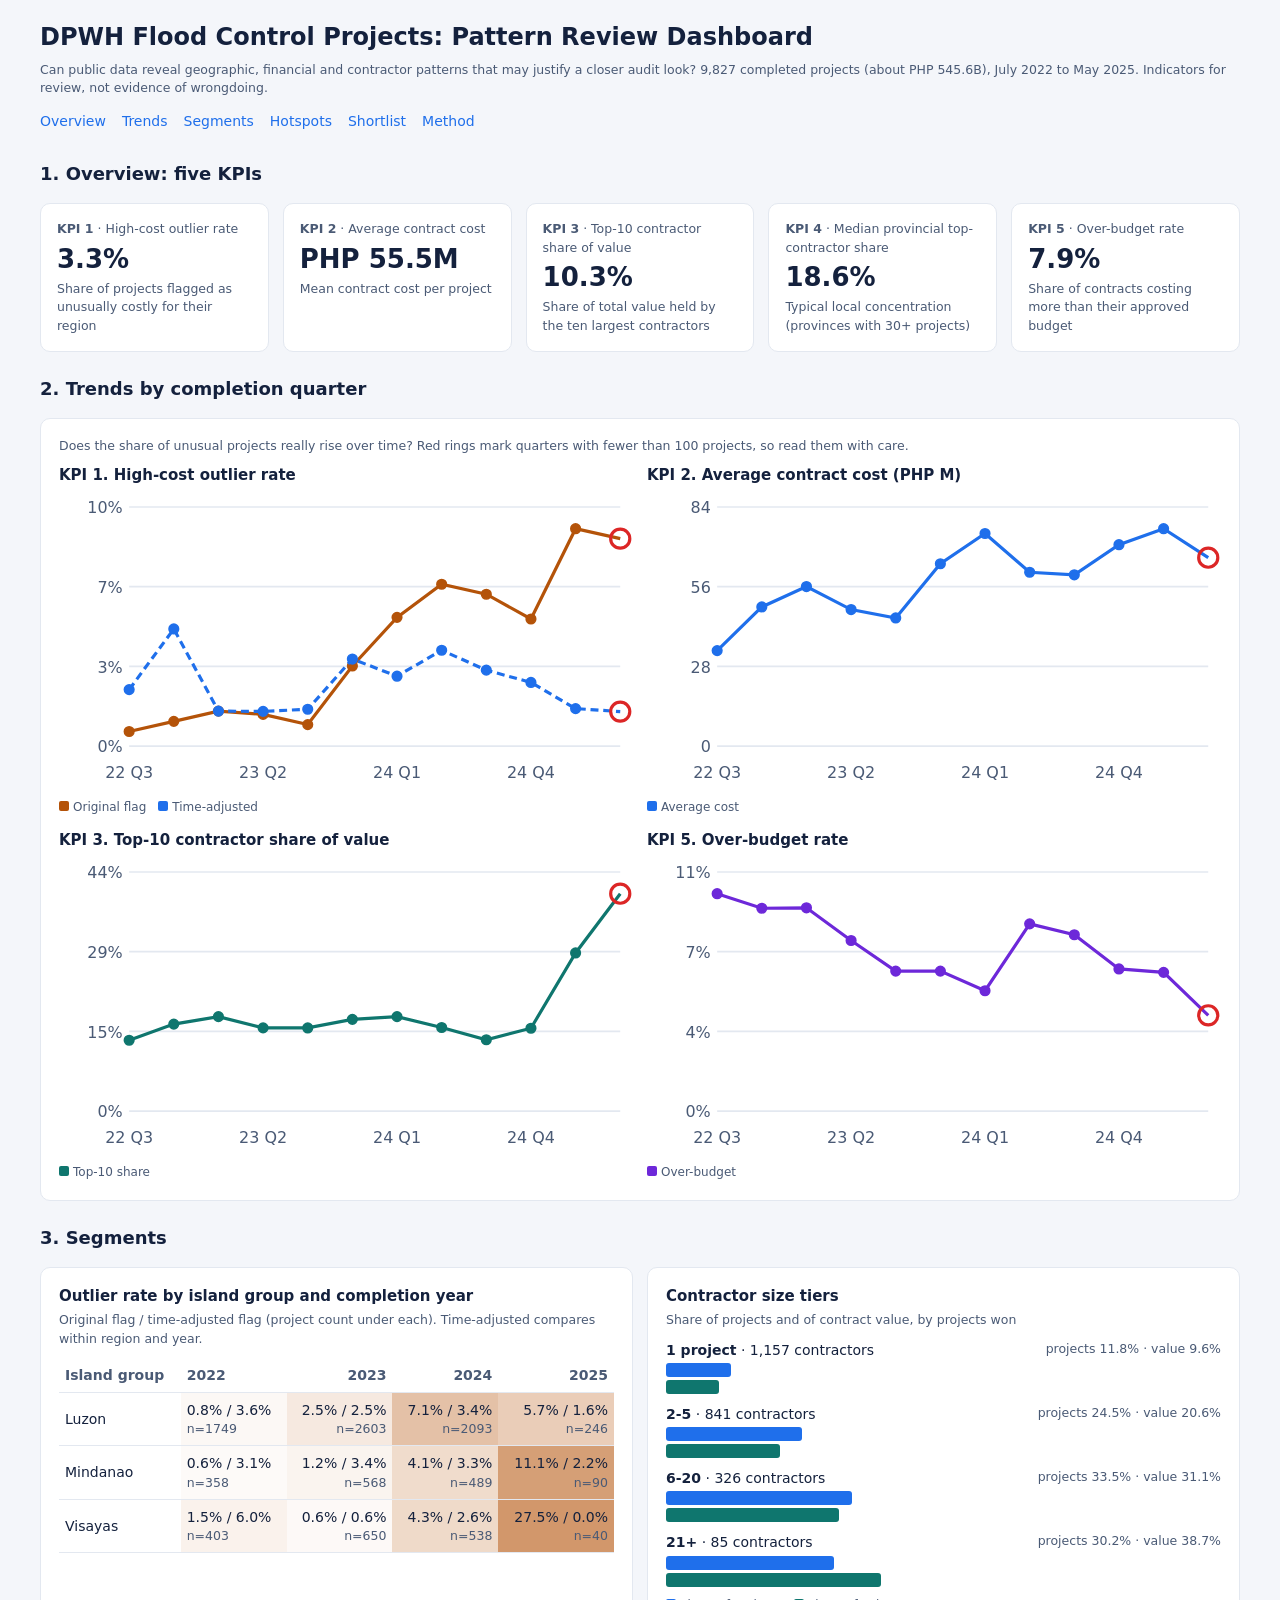
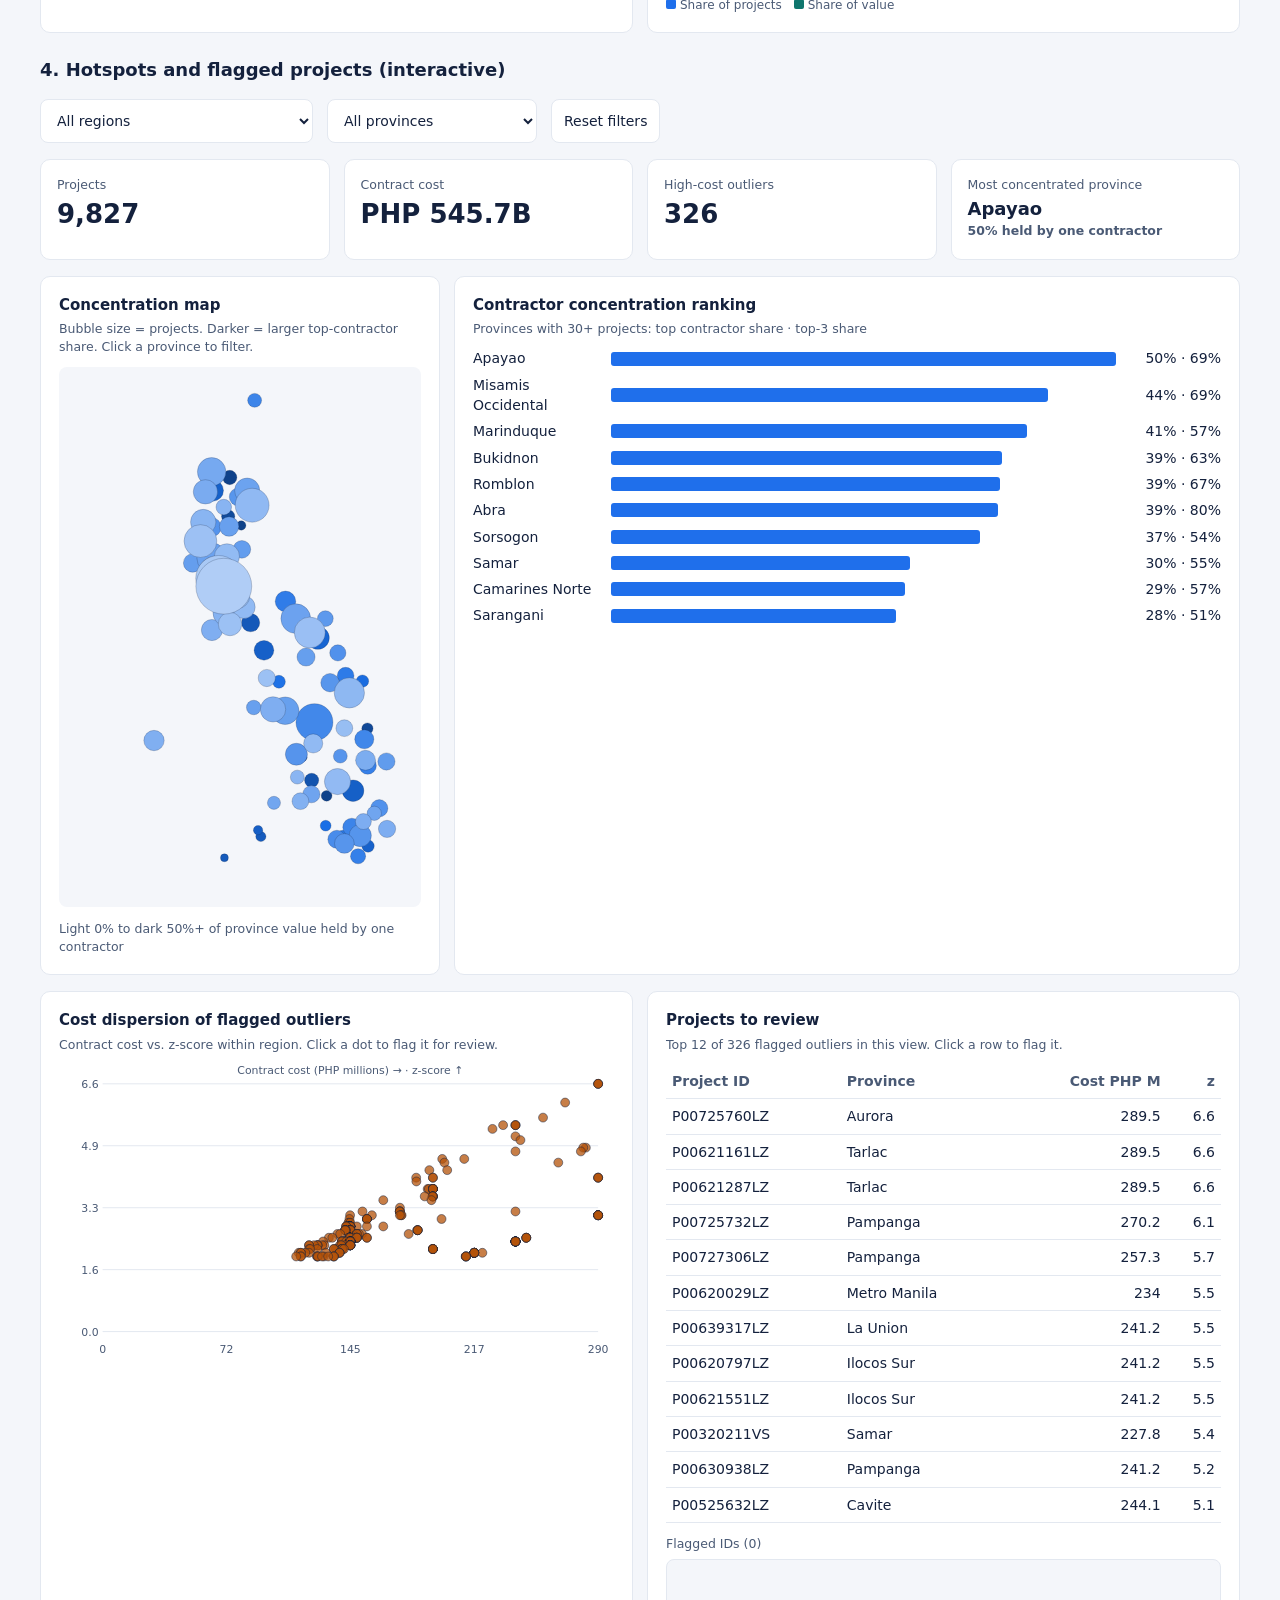
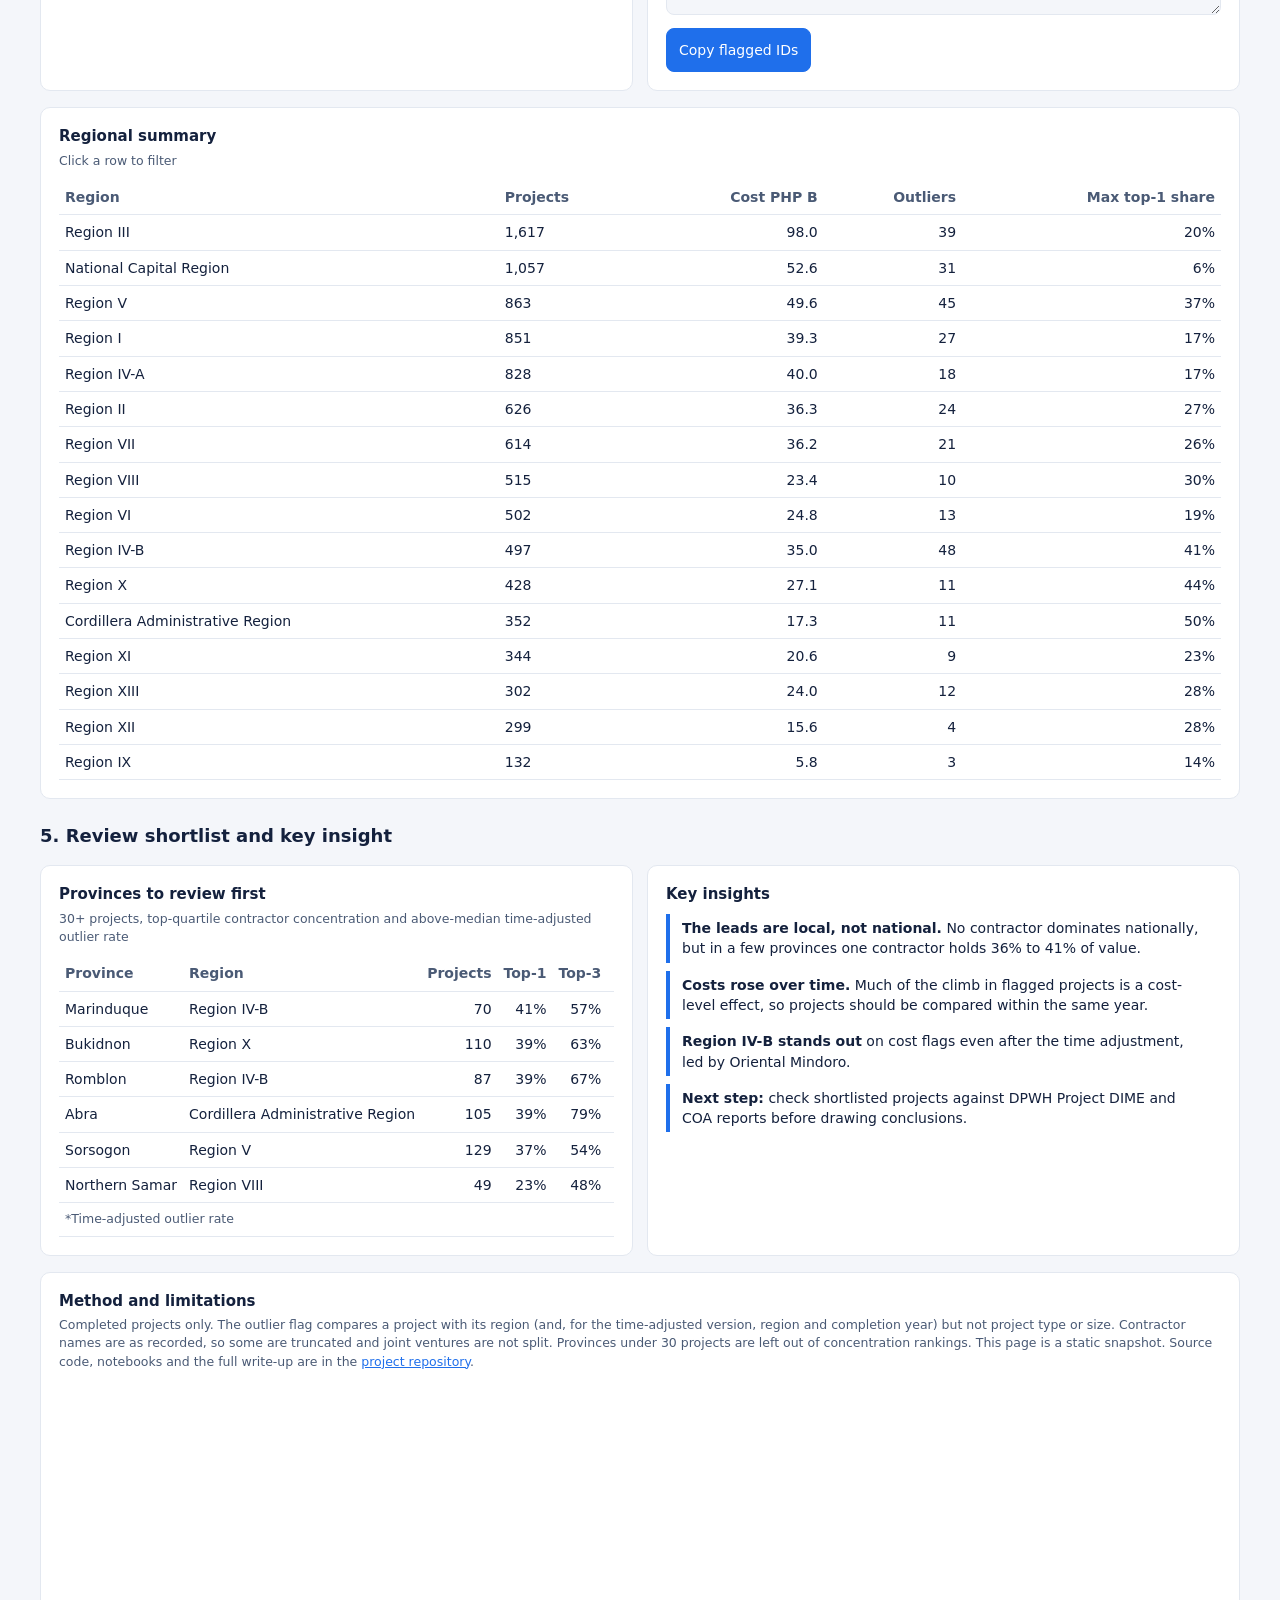
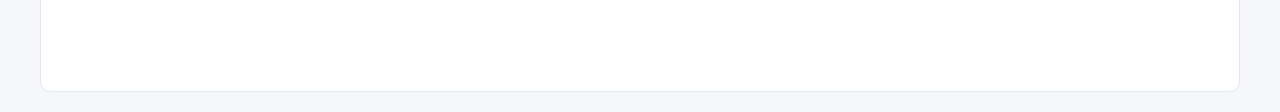
==== commit dde784a1: "Fix MYCA deduplication: count each multi-year project once with its real cost advanced_transform.py " ====
--- a/dashboard/index.html
+++ b/dashboard/index.html
@@ -18,7 +18,7 @@
 .ins{border-left:4px solid var(--acc);padding:4px 12px;margin:8px 0}
 </style></head><body><div class="w">
 <header><h1>DPWH Flood Control Projects: Pattern Review Dashboard</h1>
-<p class="s" style="margin:6px 0 8px">Can public data reveal geographic, financial and contractor patterns that may justify a closer audit look? 9,827 completed projects (about PHP 543.7B), July 2022 to May 2025. Indicators for review, not evidence of wrongdoing.</p>
+<p class="s" style="margin:6px 0 8px">Can public data reveal geographic, financial and contractor patterns that may justify a closer audit look? 9,827 completed projects (about PHP 545.6B), July 2022 to May 2025. Indicators for review, not evidence of wrongdoing.</p>
 <nav><a href="#overview">Overview</a><a href="#trends">Trends</a><a href="#segments">Segments</a><a href="#hotspots">Hotspots</a><a href="#shortlist">Shortlist</a><a href="#method">Method</a></nav></header>
 <h2 id="overview">1. Overview: five KPIs</h2><div class="r" id="kp"></div>
 <h2 id="trends">2. Trends by completion quarter</h2>
@@ -43,7 +43,7 @@
 <div class="ins"><b>Next step:</b> check shortlisted projects against DPWH Project DIME and COA reports before drawing conclusions.</div></div></div>
 <div class="p" id="method"><h3>Method and limitations</h3><p class="s" style="margin:0">Completed projects only. The outlier flag compares a project with its region (and, for the time-adjusted version, region and completion year) but not project type or size. Contractor names are as recorded, so some are truncated and joint ventures are not split. Provinces under 30 projects are left out of concentration rankings. This page is a static snapshot. Source code, notebooks and the full write-up are in the <a href="https://github.com/michaelbacus-lab/dep-data-engineering-open-track">project repository</a>.</p></div>
 </div><script>
-const D={"R":["Region III","National Capital Region","Region V","Region I","Region IV-A","Region II","Region VII","Region VIII","Region VI","Region IV-B","Region X","Cordillera Administrative Region","Region XI","Region XIII","Region XII","Region IX"],"P":[["Quirino",5,7,0.27,0.819,1.0,2,0,16.51,121.54],["Lanao del Sur",10,13,0.55,0.651,0.876,7,0,8.0,124.28],["Siquijor",6,4,0.3,0.612,1.0,3,0,9.21,123.52],["Apayao",11,34,1.95,0.503,0.689,15,0,18.02,121.17],["Dinagat Islands",13,15,0.51,0.475,0.804,9,0,10.12,125.59],["Ifugao",11,27,1.44,0.469,0.692,13,0,16.8,121.12],["Misamis Occidental",10,33,1.03,0.435,0.694,13,0,8.49,123.8],["Marinduque",9,70,4.32,0.414,0.57,32,5,13.45,121.84],["Sulu",15,3,0.16,0.411,1.0,3,0,6.05,121.0],["Guimaras",8,7,0.4,0.409,0.734,5,0,10.66,122.6],["Basilan",15,10,0.62,0.406,0.837,5,1,6.72,122.17],["Zamboanga City",15,7,0.51,0.391,0.716,7,1,6.92,122.08],["Bukidnon",10,110,7.7,0.389,0.632,32,6,8.16,125.13],["Romblon",9,87,6.18,0.387,0.671,20,2,12.58,122.27],["Abra",11,105,7.65,0.385,0.795,12,10,17.61,120.63],["Davao Occidental",12,22,1.7,0.382,0.621,11,0,6.42,125.61],["Sorsogon",2,129,6.16,0.362,0.537,24,5,12.97,124.0],["Eastern Samar",7,22,0.71,0.343,0.609,11,0,11.61,125.43],["Maguindanao del Norte",14,13,1.01,0.333,0.684,8,1,7.06,124.25],["Maguindanao del Sur",14,22,1.38,0.329,0.695,8,0,6.72,124.8],["Samar",7,55,2.29,0.328,0.605,15,3,11.78,124.89],["Capiz",8,24,1.23,0.324,0.644,11,0,11.59,122.75],["Camarines Norte",2,97,4.36,0.293,0.567,22,3,14.12,122.96],["Sarangani",14,41,2.64,0.284,0.512,24,1,6.1,125.29],["Agusan del Sur",13,59,3.73,0.282,0.493,24,0,8.95,125.6],["Cotabato",14,68,3.47,0.27,0.63,21,0,7.01,125.09],["Batanes",5,32,0.42,0.269,0.602,13,0,20.45,121.97],["Surigao del Norte",13,79,5.46,0.264,0.448,31,1,9.78,125.49],["Cebu",6,414,26.71,0.26,0.416,118,17,10.32,123.89],["Sultan Kudarat",14,69,3.3,0.248,0.416,29,0,6.63,124.61],["Northern Samar",7,49,2.02,0.233,0.482,27,2,12.5,124.64],["Davao de Oro",12,59,3.31,0.231,0.427,28,0,7.61,125.97],["Benguet",11,79,3.15,0.228,0.329,50,0,16.46,120.59],["Negros Oriental",6,117,4.58,0.224,0.434,34,0,9.31,123.31],["Davao del Sur",12,120,7.2,0.223,0.352,59,6,6.75,125.36],["Camiguin",10,32,1.32,0.222,0.581,13,0,9.25,124.72],["South Cotabato",14,86,3.74,0.221,0.437,40,2,6.5,124.85],["Antique",8,36,1.46,0.22,0.638,11,1,10.78,121.94],["Biliran",7,73,1.25,0.22,0.515,18,0,11.56,124.39],["Kalinga",11,63,1.15,0.219,0.459,26,1,17.41,121.44],["Catanduanes",2,46,1.83,0.211,0.584,19,2,13.58,124.24],["Surigao del Sur",13,60,4.44,0.203,0.486,25,0,9.08,126.2],["Aurora",0,64,3.09,0.199,0.473,24,6,15.76,121.56],["Zambales",0,73,4.64,0.196,0.388,26,1,15.33,119.98],["Masbate",2,69,3.31,0.194,0.341,31,0,12.37,123.62],["Davao City",12,48,2.44,0.192,0.319,27,0,7.19,125.46],["Negros Occidental",8,208,11.1,0.192,0.402,53,2,10.68,122.95],["Bataan",0,98,3.99,0.191,0.443,39,1,14.68,120.54],["Nueva Vizcaya",5,85,5.71,0.19,0.509,24,7,16.48,121.15],["Tarlac",0,258,18.58,0.186,0.353,63,11,15.48,120.6],["Cagayan",5,165,7.07,0.185,0.316,58,2,17.61,121.73],["Camarines Sur",2,249,17.43,0.184,0.406,54,18,13.58,123.29],["Lanao del Norte",10,59,2.96,0.178,0.463,27,0,8.05,123.79],["Davao del Norte",12,35,2.01,0.177,0.352,21,2,7.45,125.81],["Zamboanga Sibugay",15,25,1.45,0.173,0.447,15,1,7.78,122.59],["Ilocos Norte",3,223,10.05,0.166,0.296,58,3,18.2,120.59],["Cavite",4,192,11.01,0.166,0.348,52,4,14.28,120.86],["Ilocos Sur",3,149,4.66,0.159,0.363,38,3,17.57,120.39],["Agusan del Norte",13,89,9.9,0.154,0.432,22,11,9.12,125.53],["Davao Oriental",12,60,3.31,0.152,0.348,31,0,6.96,126.22],["Iloilo",8,167,7.3,0.15,0.393,62,6,10.72,122.56],["Occidental Mindoro",9,105,8.65,0.149,0.34,43,16,13.22,120.6],["Palawan",9,96,4.5,0.147,0.388,55,1,9.74,118.74],["Zamboanga del Sur",15,55,1.5,0.142,0.351,32,0,7.83,123.44],["Batangas",4,189,7.12,0.138,0.309,81,4,13.76,121.06],["Mountain Province",11,44,1.97,0.133,0.319,33,0,17.09,120.98],["La Union",3,166,11.01,0.131,0.361,43,17,16.62,120.32],["Zamboanga del Norte",15,32,1.55,0.13,0.34,21,0,8.59,123.34],["Leyte",7,261,14.06,0.123,0.261,96,11,11.24,125.01],["Isabela",5,337,22.77,0.118,0.285,56,15,17.15,121.89],["Bohol",6,79,4.64,0.116,0.304,36,4,9.65,123.85],["Quezon",4,128,6.47,0.116,0.282,51,2,13.94,121.62],["Misamis Oriental",10,181,13.56,0.115,0.302,65,5,8.45,124.63],["Nueva Ecija",0,163,9.38,0.114,0.262,50,2,15.54,121.08],["Pampanga",0,293,14.57,0.114,0.225,105,9,15.03,120.68],["Laguna",4,152,8.81,0.109,0.239,57,2,14.28,121.42],["Southern Leyte",7,55,2.76,0.105,0.277,27,0,10.13,124.85],["Albay",2,273,16.17,0.1,0.258,79,17,13.14,123.74],["Aklan",8,60,3.04,0.096,0.264,29,2,11.71,122.36],["Oriental Mindoro",9,139,11.32,0.096,0.249,74,24,13.41,121.18],["Pangasinan",3,313,13.61,0.095,0.256,78,4,16.02,120.23],["Rizal",4,167,6.45,0.073,0.212,81,6,14.62,121.12],["Bulacan",0,668,43.75,0.073,0.201,132,9,14.85,120.81],["Metro Manila",1,1057,52.47,0.061,0.12,304,31,14.6,120.98]],"O":[["P00740305LZ",14,144.7,2.7],["P00740307LZ",14,144.7,2.7],["P00839466LZ",14,148.5,2.8],["P00726387LZ",14,144.8,2.7],["P00726375LZ",14,144.7,2.7],["P00740306LZ",14,144.7,2.7],["P00821144LZ",14,144.7,2.7],["P00838338LZ",14,144.8,2.7],["P00726378LZ",14,144.8,2.7],["P00726388LZ",14,144.8,2.7],["P00726412LZ",39,144.8,2.7],["P00823261LZ",83,144.7,2.8],["P00820027LZ",83,143.3,2.8],["P00821061LZ",83,125.8,2.3],["P00821069LZ",83,141.8,2.7],["P00821070LZ",83,141.8,2.7],["P00821072LZ",83,141.9,2.7],["P00821071LZ",83,141.8,2.7],["P00620080LZ",83,132.2,2.5],["P00726809LZ",83,141.7,2.7],["P00620022LZ",83,199.7,4.5],["P00620029LZ",83,234.0,5.5],["P00639312LZ",83,183.3,4.0],["P00725570LZ",83,134.2,2.5],["P00726797LZ",83,144.8,2.8],["P00823268LZ",83,144.7,2.8],["P00920131LZ",83,137.2,2.6],["P00823244LZ",83,144.7,2.8],["P00823245LZ",83,144.7,2.8],["P00820086LZ",83,142.1,2.7],["P00823247LZ",83,141.7,2.7],["P00823243LZ",83,144.7,2.8],["P00820087LZ",83,144.7,2.8],["P00820089LZ",83,138.8,2.6],["P00820090LZ",83,144.7,2.8],["P00823238LZ",83,144.7,2.8],["P00823241LZ",83,144.6,2.8],["P00820088LZ",83,142.9,2.8],["P00823242LZ",83,144.7,2.8],["P00823248LZ",83,144.1,2.8],["P00823274LZ",83,143.2,2.8],["P00823275LZ",83,144.5,2.8],["P00824808LZ",66,154.4,3.0],["P00824805LZ",66,154.4,3.0],["P00639317LZ",66,241.2,5.5],["P00726333LZ",66,144.7,2.8],["P00726334LZ",66,144.7,2.8],["P00726335LZ",66,144.7,2.8],["P00726336LZ",66,144.7,2.8],["P00821095LZ",66,144.7,2.8],["P00821096LZ",66,144.7,2.8],["P00821097LZ",66,144.7,2.8],["P00824807LZ",66,154.4,3.0],["P00824809LZ",66,154.4,3.0],["P00824806LZ",66,154.4,3.0],["P00824830LZ",57,157.3,3.1],["P00620797LZ",57,241.2,5.5],["P00621551LZ",57,241.2,5.5],["P00725624LZ",55,125.4,2.2],["P00621135LZ",55,211.3,4.6],["P00725589LZ",55,193.0,4.1],["P00843206LZ",80,193.0,4.1],["P00620782LZ",80,129.6,2.3],["P00620783LZ",80,128.3,2.3],["P00820100LZ",80,120.6,2.1],["P00639316LZ",66,201.3,4.3],["P00735956LZ",66,144.7,2.8],["P00824803LZ",66,144.7,2.8],["P00824804LZ",66,144.7,2.8],["P00630933LZ",50,143.9,2.5],["P00630932LZ",50,141.1,2.4],["P00821203LZ",69,144.5,2.5],["P00821198LZ",69,144.7,2.5],["P00821204LZ",69,144.7,2.5],["P00824875LZ",69,144.7,2.5],["P00821196LZ",69,139.9,2.3],["P00821193LZ",69,139.9,2.3],["P00821202LZ",69,139.9,2.3],["P00821194LZ",69,139.9,2.3],["P00824872LZ",69,144.7,2.5],["P00824873LZ",69,144.7,2.5],["P00821201LZ",69,139.9,2.3],["P00824894LZ",69,144.7,2.5],["P00725678LZ",69,189.9,3.8],["P00821216LZ",69,144.7,2.5],["P00825051LZ",48,144.8,2.5],["P00825052LZ",48,144.8,2.5],["P00843261LZ",48,129.3,2.0],["P00821178LZ",48,144.8,2.5],["P00821181LZ",48,144.8,2.5],["P00821183LZ",48,144.8,2.5],["P00821180LZ",48,144.8,2.5],["P00725682LZ",69,190.6,3.8],["P00222127LZ",47,136.3,2.2],["P00561468LZ",82,142.4,2.4],["P00820233LZ",82,144.7,2.4],["P00820234LZ",82,144.7,2.4],["P00820247LZ",82,144.7,2.4],["P00820228LZ",82,151.5,2.6],["P00727284LZ",42,193.0,3.8],["P00727282LZ",42,193.0,3.8],["P00727283LZ",42,193.0,3.8],["P00823437LZ",42,144.8,2.4],["P00821221LZ",42,146.7,2.5],["P00725760LZ",42,289.5,6.6],["P00823350LZ",43,193.0,3.8],["P00742138LZ",49,148.5,2.5],["P00742129LZ",49,148.5,2.5],["P00823409LZ",49,144.8,2.4],["P00823412LZ",49,144.8,2.4],["P00621161LZ",49,289.5,6.6],["P00621287LZ",49,289.5,6.6],["P00726513LZ",49,193.0,3.8],["P00726498LZ",49,144.7,2.4],["P00823477LZ",49,144.8,2.4],["P00823411LZ",49,144.8,2.4],["P00823410LZ",49,144.8,2.4],["P00640455LZ",82,148.5,2.5],["P00740375LZ",82,144.7,2.4],["P00740377LZ",82,144.7,2.4],["P00740378LZ",82,144.2,2.4],["P00823443LZ",73,141.8,2.3],["P00825091LZ",73,144.7,2.4],["P00630938LZ",74,241.2,5.2],["P00726540LZ",74,144.8,2.4],["P00726888LZ",74,144.8,2.4],["P00726889LZ",74,144.8,2.4],["P00726890LZ",74,144.8,2.4],["P00726891LZ",74,144.8,2.4],["P00726539LZ",74,193.0,3.8],["P00725732LZ",74,270.2,6.1],["P00727306LZ",74,257.3,5.7],["P00448737LZ",81,125.4,2.0],["P00726568LZ",81,125.4,2.0],["P00820298LZ",81,144.4,2.5],["P00820304LZ",81,144.8,2.5],["P00820305LZ",81,144.8,2.5],["P00740391LZ",81,193.0,3.8],["P00639380LZ",75,144.7,2.5],["P00725788LZ",75,154.4,2.8],["P00726936LZ",71,193.0,3.8],["P00726937LZ",71,193.0,3.8],["P00525632LZ",56,244.1,5.2],["P00621583LZ",56,144.7,2.5],["P00526305LZ",64,144.7,2.5],["P00526304LZ",64,143.9,2.5],["P00621476LZ",64,144.7,2.5],["P00845819LZ",64,148.5,2.6],["P00825113LZ",56,125.4,2.0],["P00825114LZ",56,125.8,2.0],["P00740422LZ",61,241.2,2.4],["P00740423LZ",61,241.2,2.4],["P00740424LZ",61,241.2,2.4],["P00821357LZ",61,241.2,2.4],["P00821359LZ",61,241.2,2.4],["P00736038LZ",61,217.1,2.1],["P00736043LZ",61,217.1,2.1],["P00736044LZ",61,217.1,2.1],["P00736045LZ",61,217.1,2.1],["P00736039LZ",61,217.1,2.1],["P00736042LZ",61,212.3,2.0],["P00825118LZ",61,289.5,3.1],["P00823573LZ",61,289.5,3.1],["P00823575LZ",61,289.5,3.1],["P00823576LZ",61,241.2,2.4],["P00823578LZ",61,241.2,2.4],["P00740432LZ",62,212.3,2.0],["P00740420LZ",7,241.2,2.4],["P00740421LZ",7,241.2,2.4],["P00740418LZ",7,241.2,2.4],["P00740419LZ",7,241.2,2.4],["P00740417LZ",7,241.2,2.4],["P00736055LZ",79,217.1,2.1],["P00736056LZ",79,217.1,2.1],["P00736057LZ",79,217.1,2.1],["P00736029LZ",79,217.1,2.1],["P00736030LZ",79,217.1,2.1],["P00736031LZ",79,221.9,2.1],["P00736032LZ",79,212.3,2.0],["P00736033LZ",79,217.1,2.1],["P00736034LZ",79,217.1,2.1],["P00736035LZ",79,217.1,2.1],["P00726953LZ",79,289.5,3.1],["P00726954LZ",79,289.5,3.1],["P00740426LZ",79,241.2,2.4],["P00740427LZ",79,241.2,2.4],["P00740428LZ",79,241.2,2.4],["P00740429LZ",79,241.2,2.4],["P00740434LZ",79,212.1,2.0],["P00839491LZ",79,247.5,2.5],["P00839492LZ",79,247.5,2.5],["P00823572LZ",79,289.5,3.1],["P00823574LZ",79,241.2,2.4],["P00839489LZ",79,247.5,2.5],["P00839490LZ",79,247.5,2.5],["P00740433LZ",79,212.3,2.0],["P00823577LZ",13,289.5,3.1],["P00726952LZ",13,289.5,3.1],["P00223199MN",11,198.4,4.6],["P00522047MN",10,144.2,3.0],["P00522029MN",54,114.6,2.1],["P00821377LZ",51,133.2,2.0],["P00726630LZ",51,144.3,2.3],["P00825142LZ",51,135.1,2.1],["P00821375LZ",51,138.5,2.1],["P00821382LZ",51,139.9,2.2],["P00821392LZ",51,139.9,2.2],["P00821393LZ",51,139.9,2.2],["P00736069LZ",51,241.2,4.9],["P00726971LZ",51,139.9,2.2],["P00726972LZ",51,139.9,2.2],["P00620326LZ",51,144.6,2.3],["P00620327LZ",51,144.5,2.3],["P00726973LZ",51,139.8,2.2],["P00726975LZ",51,139.9,2.2],["P00820425LZ",51,139.9,2.2],["P00820437LZ",51,139.9,2.2],["P00820498LZ",51,139.9,2.2],["P00821406LZ",51,135.1,2.1],["P00526343LZ",16,144.8,2.3],["P00526344LZ",16,144.8,2.3],["P00620321LZ",16,174.4,3.1],["P00620325LZ",16,141.0,2.2],["P00620320LZ",16,174.7,3.1],["P00525675LZ",77,144.7,2.3],["P00525680LZ",77,144.7,2.3],["P00561131LZ",77,192.1,3.6],["P00740478LZ",77,192.9,3.6],["P00823607LZ",77,144.8,2.3],["P00823602LZ",77,144.8,2.3],["P00740479LZ",77,135.1,2.1],["P00740480LZ",77,144.8,2.3],["P00620312LZ",77,138.4,2.1],["P00639397LZ",77,164.0,2.8],["P00620311LZ",77,138.4,2.1],["P00740461LZ",77,193.0,3.6],["P00740460LZ",77,193.0,3.6],["P00825137LZ",77,173.7,3.1],["P00726622LZ",77,144.7,2.3],["P00620296LZ",77,192.7,3.6],["P00844565LZ",77,144.7,2.3],["P00736062LZ",40,193.0,3.6],["P00740438LZ",40,192.8,3.6],["P00820469LZ",22,154.4,2.6],["P00620318LZ",22,133.1,2.0],["P00820471LZ",22,154.4,2.6],["P00221318VS",60,183.2,4.1],["P00820034VS",60,120.6,2.2],["P00820294VS",60,118.4,2.1],["P00731610VS",60,142.3,2.9],["P00731611VS",60,142.3,2.9],["P00731612VS",60,142.3,2.9],["P00630186VS",37,125.5,2.3],["P00820290VS",46,125.5,2.3],["P00820293VS",46,125.5,2.3],["P00820028VS",78,121.3,2.2],["P00820026VS",78,128.8,2.4],["P00632991VS",28,135.1,2.2],["P00820320VS",28,144.8,2.5],["P00820321VS",28,144.8,2.5],["P00820322VS",28,144.8,2.5],["P00820323VS",28,144.8,2.5],["P00834983VS",28,138.6,2.3],["P00834981VS",28,148.5,2.6],["P00834982VS",28,148.5,2.6],["P00820054VS",28,144.7,2.5],["P00820328VS",28,135.1,2.2],["P00820332VS",28,144.6,2.5],["P00820334VS",28,144.6,2.5],["P00820053VS",28,149.8,2.6],["P00820058VS",28,144.7,2.5],["P00820070VS",28,128.2,2.0],["P00835012VS",28,148.5,2.6],["P00721885VS",28,173.7,3.3],["P00832221VS",70,144.3,2.5],["P00820868VS",70,144.6,2.5],["P00820065VS",70,139.4,2.3],["P00821149VS",70,130.4,2.1],["P00721589VS",20,111.0,2.0],["P00721590VS",20,111.0,2.0],["P00721588VS",20,111.0,2.0],["P00549881VS",68,144.0,3.0],["P00549882VS",68,143.6,3.0],["P00721567VS",68,113.1,2.1],["P00721616VS",68,111.0,2.0],["P00721617VS",68,110.9,2.0],["P00721593VS",68,151.8,3.3],["P00832223VS",68,164.0,3.6],["P00620190VS",68,144.7,3.0],["P00620061VS",68,190.9,4.5],["P00721575VS",68,123.5,2.4],["P00721800VS",30,110.9,2.0],["P00721801VS",30,110.9,2.0],["P00733290VS",68,115.8,2.2],["P00721415MN",72,282.3,4.9],["P00721416MN",72,279.4,4.8],["P00721417MN",72,280.8,4.9],["P00721419MN",72,266.2,4.5],["P00721239MN",12,184.0,2.7],["P00721237MN",12,184.2,2.7],["P00721414MN",12,178.8,2.6],["P00721238MN",12,183.9,2.7],["P00721412MN",12,183.9,2.7],["P00721413MN",12,184.1,2.7],["P00734372MN",72,198.0,3.0],["P00721428MN",34,188.2,3.5],["P00620359MN",34,144.7,2.3],["P00630506MN",34,173.6,3.1],["P00630507MN",34,173.7,3.1],["P00630508MN",34,173.7,3.1],["P00630509MN",34,173.6,3.1],["P00734373MN",53,148.5,2.4],["P00836190MN",53,148.5,2.4],["P00721586MN",23,115.8,2.1],["P00820325MN",36,120.6,2.3],["P00820923MN",36,120.6,2.3],["P00633906MN",18,144.6,3.1],["P00732105MN",58,193.0,2.2],["P00721328MN",58,289.5,4.1],["P00721329MN",58,193.0,2.2],["P00721330MN",58,289.5,4.1],["P00721331MN",58,289.5,4.1],["P00732103MN",58,241.2,3.2],["P00833295MN",58,193.0,2.2],["P00835820MN",58,193.0,2.2],["P00835856MN",58,193.0,2.2],["P00835857MN",58,193.0,2.2],["P00835844MN",58,193.0,2.2],["P00721652MN",27,193.0,2.2]],"Q":[["2022Q3",1107,0.0054,0.0244,32.9868,0.1327,0.1026,false],["2022Q4",1403,0.0086,0.0499,47.9583,0.1608,0.0949,false],["2023Q1",661,0.0151,0.0151,55.4876,0.1757,0.0958,false],["2023Q2",732,0.015,0.0178,47.7751,0.1539,0.0798,false],["2023Q3",1070,0.0084,0.015,44.6271,0.1544,0.0656,false],["2023Q4",1358,0.0376,0.0405,63.7954,0.1696,0.0655,false],["2024Q1",630,0.0587,0.0302,74.4015,0.1746,0.0563,false],["2024Q2",701,0.0699,0.0414,60.8156,0.1545,0.0876,false],["2024Q3",915,0.0656,0.0328,59.9357,0.1318,0.0825,false],["2024Q4",874,0.0561,0.0275,70.4666,0.1532,0.0665,false],["2025Q1",309,0.0939,0.0162,76.0706,0.2923,0.0649,false],["2025Q2",67,0.0896,0.0149,65.9339,0.4018,0.0448,true]],"S":[["Luzon",2022,1749,0.0069,0.0354],["Luzon",2023,2603,0.0257,0.0254],["Luzon",2024,2093,0.0717,0.0344],["Luzon",2025,246,0.0569,0.0163],["Mindanao",2022,358,0.0056,0.0307],["Mindanao",2023,568,0.0106,0.0335],["Mindanao",2024,489,0.0409,0.0327],["Mindanao",2025,90,0.1111,0.0222],["Visayas",2022,403,0.0099,0.0596],["Visayas",2023,650,0.0123,0.0138],["Visayas",2024,538,0.0465,0.026],["Visayas",2025,40,0.275,0.0]],"T":[["1 project",1157,0.1177,0.0948],["2-5",841,0.2447,0.2059],["6-20",326,0.3353,0.3114],["21+",85,0.3022,0.3879]],"K":[["KPI 1","High-cost outlier rate",0.03347918998677114],["KPI 2","Average contract cost (PHP M)",55.3264],["KPI 3","Top-10 contractor share of value",0.1029],["KPI 4","Median provincial top-contractor share (69 provinces, 30+ projects)",0.19],["KPI 5","Over-budget rate",0.0794]],"SL":[["Marinduque","Region IV-B",70,0.4137,0.5702,0.0571],["Bukidnon","Region X",110,0.3889,0.6317,0.0636],["Romblon","Region IV-B",87,0.3873,0.6713,0.0345],["Abra","Cordillera Administrative Region",105,0.385,0.7946,0.1429],["Sorsogon","Region V",129,0.3616,0.5369,0.0465],["Samar","Region VIII",55,0.3278,0.6052,0.0545],["Northern Samar","Region VIII",49,0.2332,0.482,0.0612]],"meta":{"n":9827,"cost":543.7}};const R=D.R,P=D.P,O=D.O,Q=D.Q;const S={g:-1,v:-1,f:new Set()};const $=i=>document.getElementById(i);
+const D={"R":["Region III","National Capital Region","Region V","Region I","Region IV-A","Region II","Region VII","Region VIII","Region VI","Region IV-B","Region X","Cordillera Administrative Region","Region XI","Region XIII","Region XII","Region IX"],"P":[["Quirino",5,7,0.27,0.819,1.0,2,0,16.51,121.54],["Lanao del Sur",10,13,0.55,0.651,0.876,7,0,8.0,124.28],["Siquijor",6,4,0.3,0.612,1.0,3,0,9.21,123.52],["Apayao",11,34,1.95,0.503,0.689,15,0,18.02,121.17],["Dinagat Islands",13,15,0.51,0.475,0.804,9,0,10.12,125.59],["Ifugao",11,27,1.44,0.469,0.692,13,0,16.8,121.12],["Misamis Occidental",10,33,1.03,0.435,0.694,13,0,8.49,123.8],["Marinduque",9,70,4.32,0.414,0.57,32,5,13.45,121.84],["Sulu",15,3,0.16,0.411,1.0,3,0,6.05,121.0],["Guimaras",8,7,0.4,0.409,0.734,5,0,10.66,122.6],["Basilan",15,10,0.62,0.406,0.837,5,1,6.72,122.17],["Zamboanga City",15,7,0.51,0.391,0.716,7,1,6.92,122.08],["Bukidnon",10,110,7.7,0.389,0.632,32,6,8.16,125.13],["Romblon",9,87,6.18,0.387,0.671,20,2,12.58,122.27],["Abra",11,105,7.65,0.385,0.795,12,10,17.61,120.63],["Davao Occidental",12,22,1.7,0.382,0.621,11,0,6.42,125.61],["Sorsogon",2,129,6.45,0.368,0.535,24,7,12.97,124.0],["Eastern Samar",7,22,0.71,0.343,0.609,11,0,11.61,125.43],["Maguindanao del Norte",14,13,1.01,0.333,0.684,8,1,7.06,124.25],["Capiz",8,24,1.23,0.324,0.644,11,0,11.59,122.75],["Maguindanao del Sur",14,22,1.48,0.307,0.715,8,0,6.72,124.8],["Samar",7,55,2.52,0.298,0.55,15,1,11.78,124.89],["Camarines Norte",2,97,4.36,0.293,0.567,22,2,14.12,122.96],["Sarangani",14,41,2.64,0.284,0.512,24,1,6.1,125.29],["Agusan del Sur",13,59,3.73,0.282,0.493,24,0,8.95,125.6],["Cotabato",14,68,3.47,0.27,0.63,21,0,7.01,125.09],["Batanes",5,32,0.42,0.269,0.602,13,0,20.45,121.97],["Surigao del Norte",13,79,5.46,0.264,0.448,31,1,9.78,125.49],["Cebu",6,414,26.71,0.26,0.416,118,17,10.32,123.89],["Sultan Kudarat",14,69,3.3,0.248,0.416,29,0,6.63,124.61],["Northern Samar",7,49,2.02,0.233,0.482,27,0,12.5,124.64],["Davao de Oro",12,59,3.31,0.231,0.427,28,0,7.61,125.97],["Benguet",11,79,3.15,0.228,0.329,50,0,16.46,120.59],["Negros Oriental",6,117,4.58,0.224,0.434,34,0,9.31,123.31],["Davao del Sur",12,120,7.2,0.223,0.352,59,7,6.75,125.36],["Camiguin",10,32,1.32,0.222,0.581,13,0,9.25,124.72],["South Cotabato",14,86,3.74,0.221,0.437,40,2,6.5,124.85],["Biliran",7,73,1.25,0.22,0.515,18,0,11.56,124.39],["Kalinga",11,63,1.15,0.219,0.459,26,1,17.41,121.44],["Catanduanes",2,46,1.83,0.211,0.584,19,2,13.58,124.24],["Surigao del Sur",13,60,4.44,0.203,0.486,25,0,9.08,126.2],["Aurora",0,64,3.09,0.199,0.473,24,6,15.76,121.56],["Zambales",0,73,4.64,0.196,0.388,26,1,15.33,119.98],["Masbate",2,69,3.31,0.194,0.341,31,0,12.37,123.62],["Negros Occidental",8,208,11.1,0.192,0.402,53,2,10.68,122.95],["Bataan",0,98,3.99,0.191,0.443,39,1,14.68,120.54],["Nueva Vizcaya",5,85,5.71,0.19,0.509,24,7,16.48,121.15],["Antique",8,36,1.69,0.19,0.56,11,3,10.78,121.94],["Tarlac",0,258,18.58,0.186,0.353,63,11,15.48,120.6],["Camarines Sur",2,249,17.5,0.184,0.405,54,17,13.58,123.29],["Cagayan",5,165,7.14,0.183,0.313,58,2,17.61,121.73],["Lanao del Norte",10,59,2.96,0.178,0.463,27,0,8.05,123.79],["Davao del Norte",12,35,2.01,0.177,0.352,21,2,7.45,125.81],["Zamboanga Sibugay",15,25,1.45,0.173,0.447,15,1,7.78,122.59],["Ilocos Norte",3,223,10.05,0.166,0.296,58,3,18.2,120.59],["Cavite",4,192,11.01,0.166,0.348,52,4,14.28,120.86],["Ilocos Sur",3,149,4.66,0.159,0.363,38,3,17.57,120.39],["Agusan del Norte",13,89,9.9,0.154,0.432,22,11,9.12,125.53],["Davao City",12,48,3.06,0.153,0.273,27,0,7.19,125.46],["Davao Oriental",12,60,3.31,0.152,0.348,31,0,6.96,126.22],["Iloilo",8,167,7.34,0.149,0.391,62,6,10.72,122.56],["Occidental Mindoro",9,105,8.65,0.149,0.34,43,16,13.22,120.6],["Palawan",9,96,4.5,0.147,0.388,55,1,9.74,118.74],["Zamboanga del Sur",15,55,1.5,0.142,0.351,32,0,7.83,123.44],["Batangas",4,189,7.12,0.138,0.309,81,4,13.76,121.06],["Mountain Province",11,44,1.97,0.133,0.319,33,0,17.09,120.98],["La Union",3,166,11.01,0.131,0.361,43,17,16.62,120.32],["Zamboanga del Norte",15,32,1.55,0.129,0.339,21,0,8.59,123.34],["Leyte",7,261,14.16,0.122,0.26,96,9,11.24,125.01],["Isabela",5,337,22.77,0.118,0.285,56,15,17.15,121.89],["Bohol",6,79,4.64,0.116,0.304,36,4,9.65,123.85],["Quezon",4,128,6.47,0.116,0.282,51,2,13.94,121.62],["Misamis Oriental",10,181,13.56,0.115,0.302,65,5,8.45,124.63],["Nueva Ecija",0,163,9.38,0.114,0.262,50,2,15.54,121.08],["Pampanga",0,293,14.57,0.114,0.225,105,9,15.03,120.68],["Laguna",4,152,8.92,0.108,0.236,57,2,14.28,121.42],["Southern Leyte",7,55,2.76,0.105,0.277,27,0,10.13,124.85],["Albay",2,273,16.17,0.1,0.258,79,17,13.14,123.74],["Aklan",8,60,3.04,0.096,0.264,29,2,11.71,122.36],["Oriental Mindoro",9,139,11.32,0.096,0.249,74,24,13.41,121.18],["Pangasinan",3,313,13.61,0.095,0.256,78,4,16.02,120.23],["Rizal",4,167,6.45,0.073,0.212,81,6,14.62,121.12],["Bulacan",0,668,43.75,0.073,0.201,132,9,14.85,120.81],["Metro Manila",1,1057,52.57,0.061,0.119,304,31,14.6,120.98]],"O":[["P00740305LZ",14,144.7,2.7],["P00740307LZ",14,144.7,2.7],["P00839466LZ",14,148.5,2.8],["P00726387LZ",14,144.8,2.7],["P00726375LZ",14,144.7,2.7],["P00740306LZ",14,144.7,2.7],["P00821144LZ",14,144.7,2.7],["P00838338LZ",14,144.8,2.7],["P00726378LZ",14,144.8,2.7],["P00726388LZ",14,144.8,2.7],["P00726412LZ",38,144.8,2.7],["P00823261LZ",83,144.7,2.8],["P00820027LZ",83,143.3,2.8],["P00821061LZ",83,125.8,2.3],["P00821069LZ",83,141.8,2.7],["P00821070LZ",83,141.8,2.7],["P00821072LZ",83,141.9,2.7],["P00821071LZ",83,141.8,2.7],["P00620080LZ",83,132.2,2.5],["P00726809LZ",83,141.7,2.7],["P00620022LZ",83,199.7,4.5],["P00620029LZ",83,234.0,5.5],["P00639312LZ",83,183.3,4.0],["P00725570LZ",83,134.2,2.5],["P00726797LZ",83,144.8,2.8],["P00823268LZ",83,144.7,2.8],["P00920131LZ",83,137.2,2.6],["P00823244LZ",83,144.7,2.8],["P00823245LZ",83,144.7,2.8],["P00820086LZ",83,142.1,2.7],["P00823247LZ",83,141.7,2.7],["P00823243LZ",83,144.7,2.8],["P00820087LZ",83,144.7,2.8],["P00820089LZ",83,138.8,2.6],["P00820090LZ",83,144.7,2.8],["P00823238LZ",83,144.7,2.8],["P00823241LZ",83,144.6,2.8],["P00820088LZ",83,142.9,2.8],["P00823242LZ",83,144.7,2.8],["P00823248LZ",83,144.1,2.8],["P00823274LZ",83,143.2,2.8],["P00823275LZ",83,144.5,2.8],["P00824808LZ",66,154.4,3.0],["P00824805LZ",66,154.4,3.0],["P00639317LZ",66,241.2,5.5],["P00726333LZ",66,144.7,2.8],["P00726334LZ",66,144.7,2.8],["P00726335LZ",66,144.7,2.8],["P00726336LZ",66,144.7,2.8],["P00821095LZ",66,144.7,2.8],["P00821096LZ",66,144.7,2.8],["P00821097LZ",66,144.7,2.8],["P00824807LZ",66,154.4,3.0],["P00824809LZ",66,154.4,3.0],["P00824806LZ",66,154.4,3.0],["P00824830LZ",56,157.3,3.1],["P00620797LZ",56,241.2,5.5],["P00621551LZ",56,241.2,5.5],["P00725624LZ",54,125.4,2.2],["P00621135LZ",54,211.3,4.6],["P00725589LZ",54,193.0,4.1],["P00843206LZ",80,193.0,4.1],["P00620782LZ",80,129.6,2.3],["P00620783LZ",80,128.3,2.3],["P00820100LZ",80,120.6,2.1],["P00639316LZ",66,201.3,4.3],["P00735956LZ",66,144.7,2.8],["P00824803LZ",66,144.7,2.8],["P00824804LZ",66,144.7,2.8],["P00630933LZ",50,143.9,2.5],["P00630932LZ",50,141.1,2.4],["P00821203LZ",69,144.5,2.5],["P00821198LZ",69,144.7,2.5],["P00821204LZ",69,144.7,2.5],["P00824875LZ",69,144.7,2.5],["P00821196LZ",69,139.9,2.4],["P00821193LZ",69,139.9,2.4],["P00821202LZ",69,139.9,2.4],["P00821194LZ",69,139.9,2.4],["P00824872LZ",69,144.7,2.5],["P00824873LZ",69,144.7,2.5],["P00821201LZ",69,139.9,2.4],["P00824894LZ",69,144.7,2.5],["P00725678LZ",69,189.9,3.8],["P00821216LZ",69,144.7,2.5],["P00825051LZ",46,144.8,2.5],["P00825052LZ",46,144.8,2.5],["P00843261LZ",46,129.3,2.0],["P00821178LZ",46,144.8,2.5],["P00821181LZ",46,144.8,2.5],["P00821183LZ",46,144.8,2.5],["P00821180LZ",46,144.8,2.5],["P00725682LZ",69,190.6,3.8],["P00222127LZ",45,136.3,2.2],["P00561468LZ",82,142.4,2.4],["P00820233LZ",82,144.7,2.4],["P00820234LZ",82,144.7,2.4],["P00820247LZ",82,144.7,2.4],["P00820228LZ",82,151.5,2.6],["P00727284LZ",41,193.0,3.8],["P00727282LZ",41,193.0,3.8],["P00727283LZ",41,193.0,3.8],["P00823437LZ",41,144.8,2.4],["P00821221LZ",41,146.7,2.5],["P00725760LZ",41,289.5,6.6],["P00823350LZ",42,193.0,3.8],["P00742138LZ",48,148.5,2.5],["P00742129LZ",48,148.5,2.5],["P00823409LZ",48,144.8,2.4],["P00823412LZ",48,144.8,2.4],["P00621161LZ",48,289.5,6.6],["P00621287LZ",48,289.5,6.6],["P00726513LZ",48,193.0,3.8],["P00726498LZ",48,144.7,2.4],["P00823477LZ",48,144.8,2.4],["P00823411LZ",48,144.8,2.4],["P00823410LZ",48,144.8,2.4],["P00640455LZ",82,148.5,2.5],["P00740375LZ",82,144.7,2.4],["P00740377LZ",82,144.7,2.4],["P00740378LZ",82,144.2,2.4],["P00823443LZ",73,141.8,2.3],["P00825091LZ",73,144.7,2.4],["P00630938LZ",74,241.2,5.2],["P00726540LZ",74,144.8,2.4],["P00726888LZ",74,144.8,2.4],["P00726889LZ",74,144.8,2.4],["P00726890LZ",74,144.8,2.4],["P00726891LZ",74,144.8,2.4],["P00726539LZ",74,193.0,3.8],["P00725732LZ",74,270.2,6.1],["P00727306LZ",74,257.3,5.7],["P00448737LZ",81,125.4,2.0],["P00726568LZ",81,125.4,2.0],["P00820298LZ",81,144.4,2.5],["P00820304LZ",81,144.8,2.5],["P00820305LZ",81,144.8,2.5],["P00740391LZ",81,193.0,3.8],["P00639380LZ",75,144.7,2.5],["P00725788LZ",75,154.4,2.8],["P00726936LZ",71,193.0,3.8],["P00726937LZ",71,193.0,3.8],["P00525632LZ",55,244.1,5.1],["P00621583LZ",55,144.7,2.5],["P00526305LZ",64,144.7,2.5],["P00526304LZ",64,143.9,2.5],["P00621476LZ",64,144.7,2.5],["P00845819LZ",64,148.5,2.6],["P00825113LZ",55,125.4,2.0],["P00825114LZ",55,125.8,2.0],["P00740422LZ",61,241.2,2.4],["P00740423LZ",61,241.2,2.4],["P00740424LZ",61,241.2,2.4],["P00821357LZ",61,241.2,2.4],["P00821359LZ",61,241.2,2.4],["P00736038LZ",61,217.1,2.1],["P00736043LZ",61,217.1,2.1],["P00736044LZ",61,217.1,2.1],["P00736045LZ",61,217.1,2.1],["P00736039LZ",61,217.1,2.1],["P00736042LZ",61,212.3,2.0],["P00825118LZ",61,289.5,3.1],["P00823573LZ",61,289.5,3.1],["P00823575LZ",61,289.5,3.1],["P00823576LZ",61,241.2,2.4],["P00823578LZ",61,241.2,2.4],["P00740432LZ",62,212.3,2.0],["P00740420LZ",7,241.2,2.4],["P00740421LZ",7,241.2,2.4],["P00740418LZ",7,241.2,2.4],["P00740419LZ",7,241.2,2.4],["P00740417LZ",7,241.2,2.4],["P00736055LZ",79,217.1,2.1],["P00736056LZ",79,217.1,2.1],["P00736057LZ",79,217.1,2.1],["P00736029LZ",79,217.1,2.1],["P00736030LZ",79,217.1,2.1],["P00736031LZ",79,221.9,2.1],["P00736032LZ",79,212.3,2.0],["P00736033LZ",79,217.1,2.1],["P00736034LZ",79,217.1,2.1],["P00736035LZ",79,217.1,2.1],["P00726953LZ",79,289.5,3.1],["P00726954LZ",79,289.5,3.1],["P00740426LZ",79,241.2,2.4],["P00740427LZ",79,241.2,2.4],["P00740428LZ",79,241.2,2.4],["P00740429LZ",79,241.2,2.4],["P00740434LZ",79,212.1,2.0],["P00839491LZ",79,247.5,2.5],["P00839492LZ",79,247.5,2.5],["P00823572LZ",79,289.5,3.1],["P00823574LZ",79,241.2,2.4],["P00839489LZ",79,247.5,2.5],["P00839490LZ",79,247.5,2.5],["P00740433LZ",79,212.3,2.0],["P00823577LZ",13,289.5,3.1],["P00726952LZ",13,289.5,3.1],["P00223199MN",11,198.4,4.6],["P00522047MN",10,144.2,3.0],["P00522029MN",53,114.6,2.1],["P00726630LZ",49,144.3,2.3],["P00825142LZ",49,135.1,2.0],["P00821375LZ",49,138.5,2.1],["P00821382LZ",49,139.9,2.2],["P00821392LZ",49,139.9,2.2],["P00821393LZ",49,139.9,2.2],["P00736069LZ",49,241.2,4.8],["P00726971LZ",49,139.9,2.2],["P00726972LZ",49,139.9,2.2],["P00620326LZ",49,144.6,2.3],["P00620327LZ",49,144.5,2.3],["P00726973LZ",49,139.8,2.2],["P00726975LZ",49,139.9,2.2],["P00820425LZ",49,139.9,2.2],["P00820437LZ",49,139.9,2.2],["P00820498LZ",49,139.9,2.2],["P00821406LZ",49,135.1,2.0],["P00448861LZ",16,144.5,2.3],["P00448887LZ",16,144.7,2.3],["P00526343LZ",16,144.8,2.3],["P00526344LZ",16,144.8,2.3],["P00620321LZ",16,174.4,3.1],["P00620325LZ",16,141.0,2.2],["P00620320LZ",16,174.7,3.1],["P00525675LZ",77,144.7,2.3],["P00525680LZ",77,144.7,2.3],["P00561131LZ",77,192.1,3.5],["P00740478LZ",77,192.9,3.6],["P00823607LZ",77,144.8,2.3],["P00823602LZ",77,144.8,2.3],["P00740479LZ",77,135.1,2.0],["P00740480LZ",77,144.8,2.3],["P00620312LZ",77,138.4,2.1],["P00639397LZ",77,164.0,2.8],["P00620311LZ",77,138.4,2.1],["P00740461LZ",77,193.0,3.6],["P00740460LZ",77,193.0,3.6],["P00825137LZ",77,173.7,3.1],["P00726622LZ",77,144.7,2.3],["P00620296LZ",77,192.7,3.6],["P00844565LZ",77,144.7,2.3],["P00736062LZ",39,193.0,3.6],["P00740438LZ",39,192.8,3.6],["P00820469LZ",22,154.4,2.5],["P00820471LZ",22,154.4,2.5],["P00221318VS",60,183.2,4.1],["P00820034VS",60,120.6,2.2],["P00820294VS",60,118.4,2.1],["P00731610VS",60,142.3,2.8],["P00731611VS",60,142.3,2.8],["P00731612VS",60,142.3,2.8],["P00420350VS",47,115.8,2.0],["P00420351VS",47,115.8,2.0],["P00630186VS",47,125.5,2.3],["P00820290VS",44,125.5,2.3],["P00820293VS",44,125.5,2.3],["P00820028VS",78,121.3,2.2],["P00820026VS",78,128.8,2.4],["P00632991VS",28,135.1,2.2],["P00820320VS",28,144.8,2.5],["P00820321VS",28,144.8,2.5],["P00820322VS",28,144.8,2.5],["P00820323VS",28,144.8,2.5],["P00834983VS",28,138.6,2.3],["P00834981VS",28,148.5,2.6],["P00834982VS",28,148.5,2.6],["P00820054VS",28,144.7,2.5],["P00820328VS",28,135.1,2.2],["P00820332VS",28,144.6,2.5],["P00820334VS",28,144.6,2.5],["P00820053VS",28,149.8,2.6],["P00820058VS",28,144.7,2.5],["P00820070VS",28,128.2,2.0],["P00835012VS",28,148.5,2.6],["P00721885VS",28,173.7,3.3],["P00832221VS",70,144.3,2.5],["P00820868VS",70,144.6,2.5],["P00820065VS",70,139.4,2.3],["P00821149VS",70,130.4,2.1],["P00320211VS",21,227.8,5.4],["P00549881VS",68,144.0,2.9],["P00549882VS",68,143.6,2.9],["P00721567VS",68,113.1,2.0],["P00721593VS",68,151.8,3.2],["P00832223VS",68,164.0,3.5],["P00620190VS",68,144.7,2.9],["P00620061VS",68,190.9,4.3],["P00721575VS",68,123.5,2.3],["P00733290VS",68,115.8,2.1],["P00721415MN",72,282.3,4.9],["P00721416MN",72,279.4,4.8],["P00721417MN",72,280.8,4.9],["P00721419MN",72,266.2,4.5],["P00721239MN",12,184.0,2.7],["P00721237MN",12,184.2,2.7],["P00721414MN",12,178.8,2.6],["P00721238MN",12,183.9,2.7],["P00721412MN",12,183.9,2.7],["P00721413MN",12,184.1,2.7],["P00734372MN",72,198.0,3.0],["P00721428MN",34,188.2,3.6],["P00620360MN",34,131.8,2.0],["P00620359MN",34,144.7,2.4],["P00630506MN",34,173.6,3.2],["P00630507MN",34,173.7,3.2],["P00630508MN",34,173.7,3.2],["P00630509MN",34,173.6,3.2],["P00734373MN",52,148.5,2.5],["P00836190MN",52,148.5,2.5],["P00721586MN",23,115.8,2.1],["P00820325MN",36,120.6,2.3],["P00820923MN",36,120.6,2.3],["P00633906MN",18,144.6,3.1],["P00732105MN",57,193.0,2.2],["P00721328MN",57,289.5,4.1],["P00721329MN",57,193.0,2.2],["P00721330MN",57,289.5,4.1],["P00721331MN",57,289.5,4.1],["P00732103MN",57,241.2,3.2],["P00833295MN",57,193.0,2.2],["P00835820MN",57,193.0,2.2],["P00835856MN",57,193.0,2.2],["P00835857MN",57,193.0,2.2],["P00835844MN",57,193.0,2.2],["P00721652MN",27,193.0,2.2]],"Q":[["2022Q3",1107,0.0063,0.0244,33.4158,0.131,0.1017,false],["2022Q4",1403,0.0107,0.0506,48.6891,0.1608,0.0949,false],["2023Q1",661,0.0151,0.0151,55.8191,0.1746,0.0951,false],["2023Q2",732,0.0137,0.015,47.7751,0.1539,0.0798,false],["2023Q3",1070,0.0093,0.0159,44.8401,0.1537,0.0655,false],["2023Q4",1358,0.0346,0.0376,63.7954,0.1696,0.0655,false],["2024Q1",630,0.0556,0.0302,74.4015,0.1746,0.0563,false],["2024Q2",701,0.0699,0.0414,60.8156,0.1545,0.0876,false],["2024Q3",915,0.0656,0.0328,59.9357,0.1318,0.0825,false],["2024Q4",874,0.0549,0.0275,70.4666,0.1532,0.0665,false],["2025Q1",309,0.0939,0.0162,76.0706,0.2923,0.0649,false],["2025Q2",67,0.0896,0.0149,65.9339,0.4018,0.0448,true]],"S":[["Luzon",2022,1749,0.008,0.036],["Luzon",2023,2603,0.0254,0.0254],["Luzon",2024,2093,0.0712,0.0344],["Luzon",2025,246,0.0569,0.0163],["Mindanao",2022,358,0.0056,0.0307],["Mindanao",2023,568,0.0123,0.0335],["Mindanao",2024,489,0.0409,0.0327],["Mindanao",2025,90,0.1111,0.0222],["Visayas",2022,403,0.0149,0.0596],["Visayas",2023,650,0.0062,0.0062],["Visayas",2024,538,0.0428,0.026],["Visayas",2025,40,0.275,0.0]],"T":[["1 project",1157,0.1177,0.0955],["2-5",841,0.2447,0.2059],["6-20",326,0.3353,0.3115],["21+",85,0.3022,0.387]],"K":[["KPI 1","High-cost outlier rate",0.03317390861911061],["KPI 2","Average contract cost (PHP M)",55.5246],["KPI 3","Top-10 contractor share of value",0.1027],["KPI 4","Median provincial top-contractor share (69 provinces, 30+ projects)",0.1858],["KPI 5","Over-budget rate",0.0793]],"SL":[["Marinduque","Region IV-B",70,0.4137,0.5702,0.0571],["Bukidnon","Region X",110,0.3889,0.6317,0.0636],["Romblon","Region IV-B",87,0.3873,0.6713,0.0345],["Abra","Cordillera Administrative Region",105,0.385,0.7946,0.1429],["Sorsogon","Region V",129,0.3678,0.5352,0.062],["Northern Samar","Region VIII",49,0.2332,0.482,0.0204]],"meta":{"n":9827,"cost":545.6}};const R=D.R,P=D.P,O=D.O,Q=D.Q;const S={g:-1,v:-1,f:new Set()};const $=i=>document.getElementById(i);
 const xy=(a,b)=>[(b-116)/11*330,(21.5-a)/17*520],fm=n=>n.toLocaleString("en-US"),pc=(x,d=1)=>(x*100).toFixed(d)+"%";
 const NOTE={"KPI 1":"Share of projects flagged as unusually costly for their region","KPI 2":"Mean contract cost per project","KPI 3":"Share of total value held by the ten largest contractors","KPI 4":"Typical local concentration (provinces with 30+ projects)","KPI 5":"Share of contracts costing more than their approved budget"};
 $("kp").innerHTML=D.K.map(([k,n,v])=>{const val=k=="KPI 2"?"PHP "+v.toFixed(1)+"M":pc(v);return `<div class="k"><div class="s" style="margin:0"><b>${k}</b> · ${n.split(" (")[0]}</div><div class="v">${val}</div><div class="s" style="margin:0">${NOTE[k]}</div></div>`}).join("");
